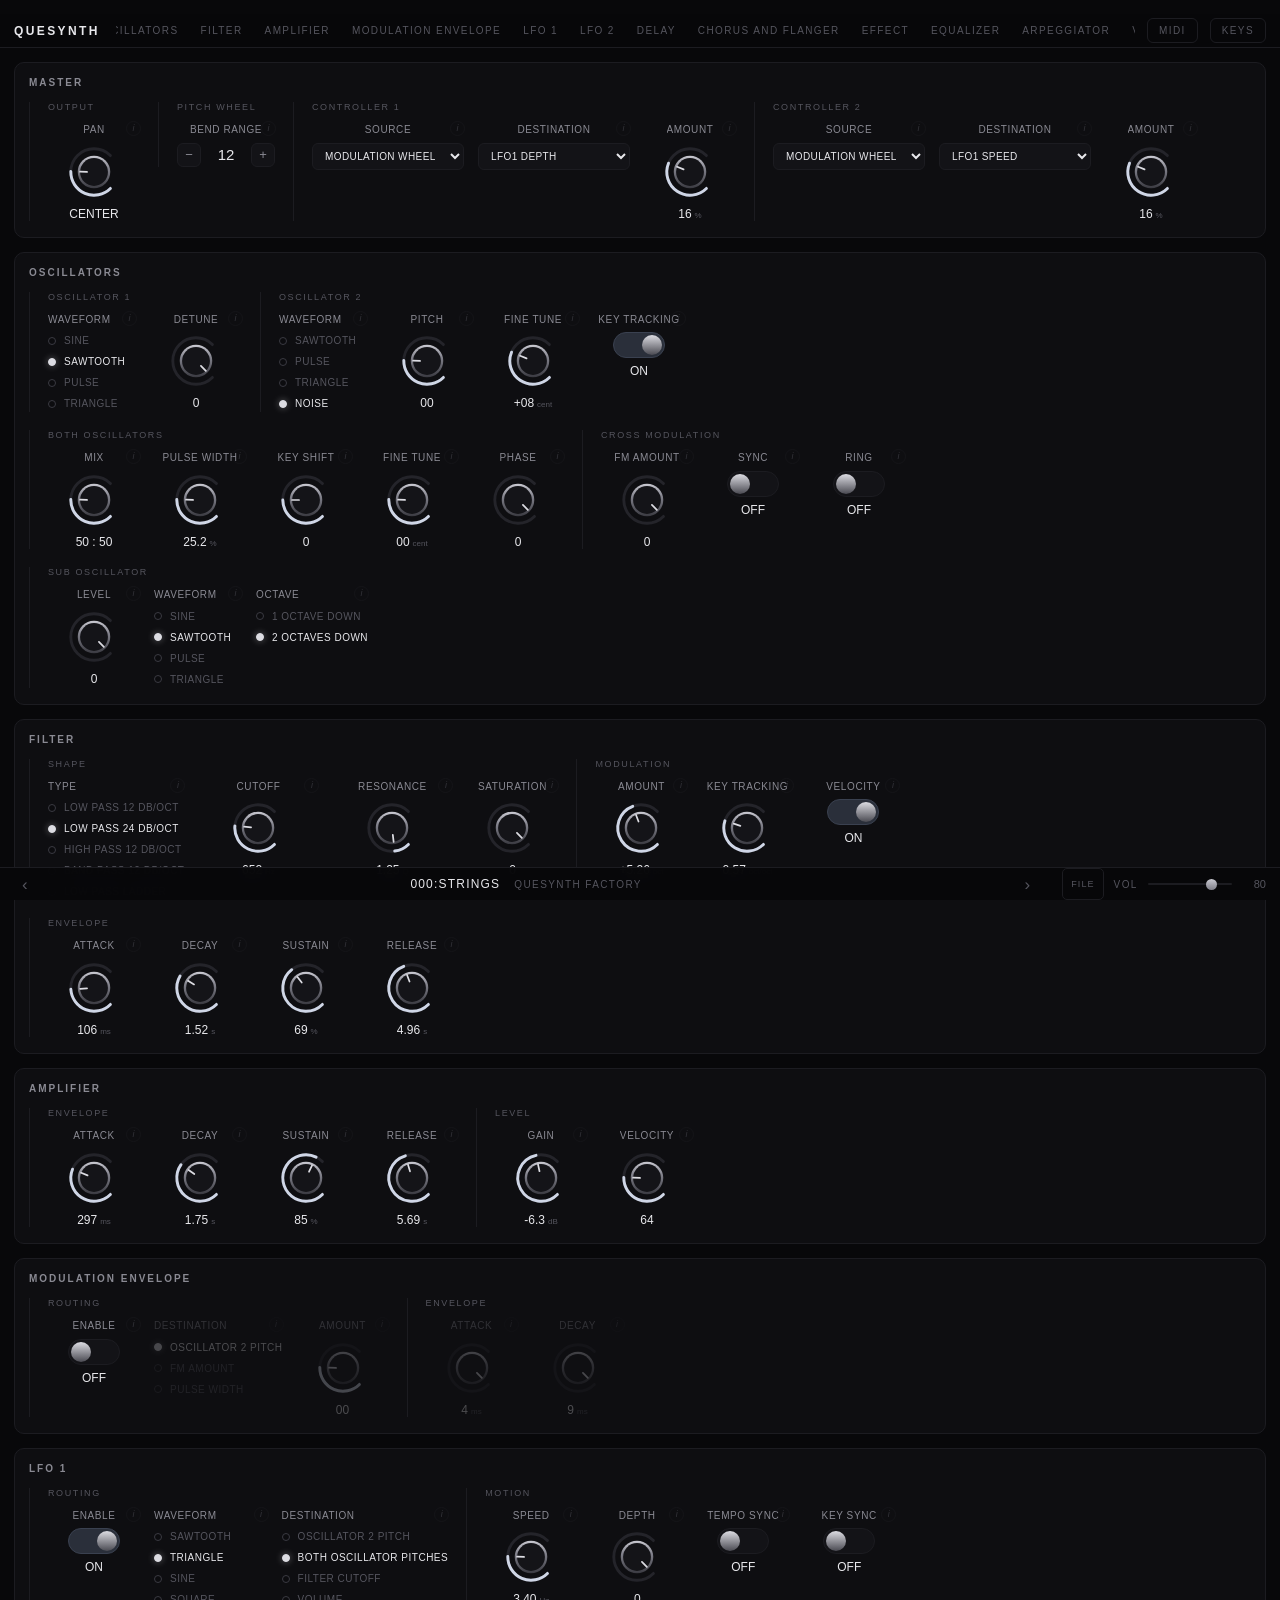
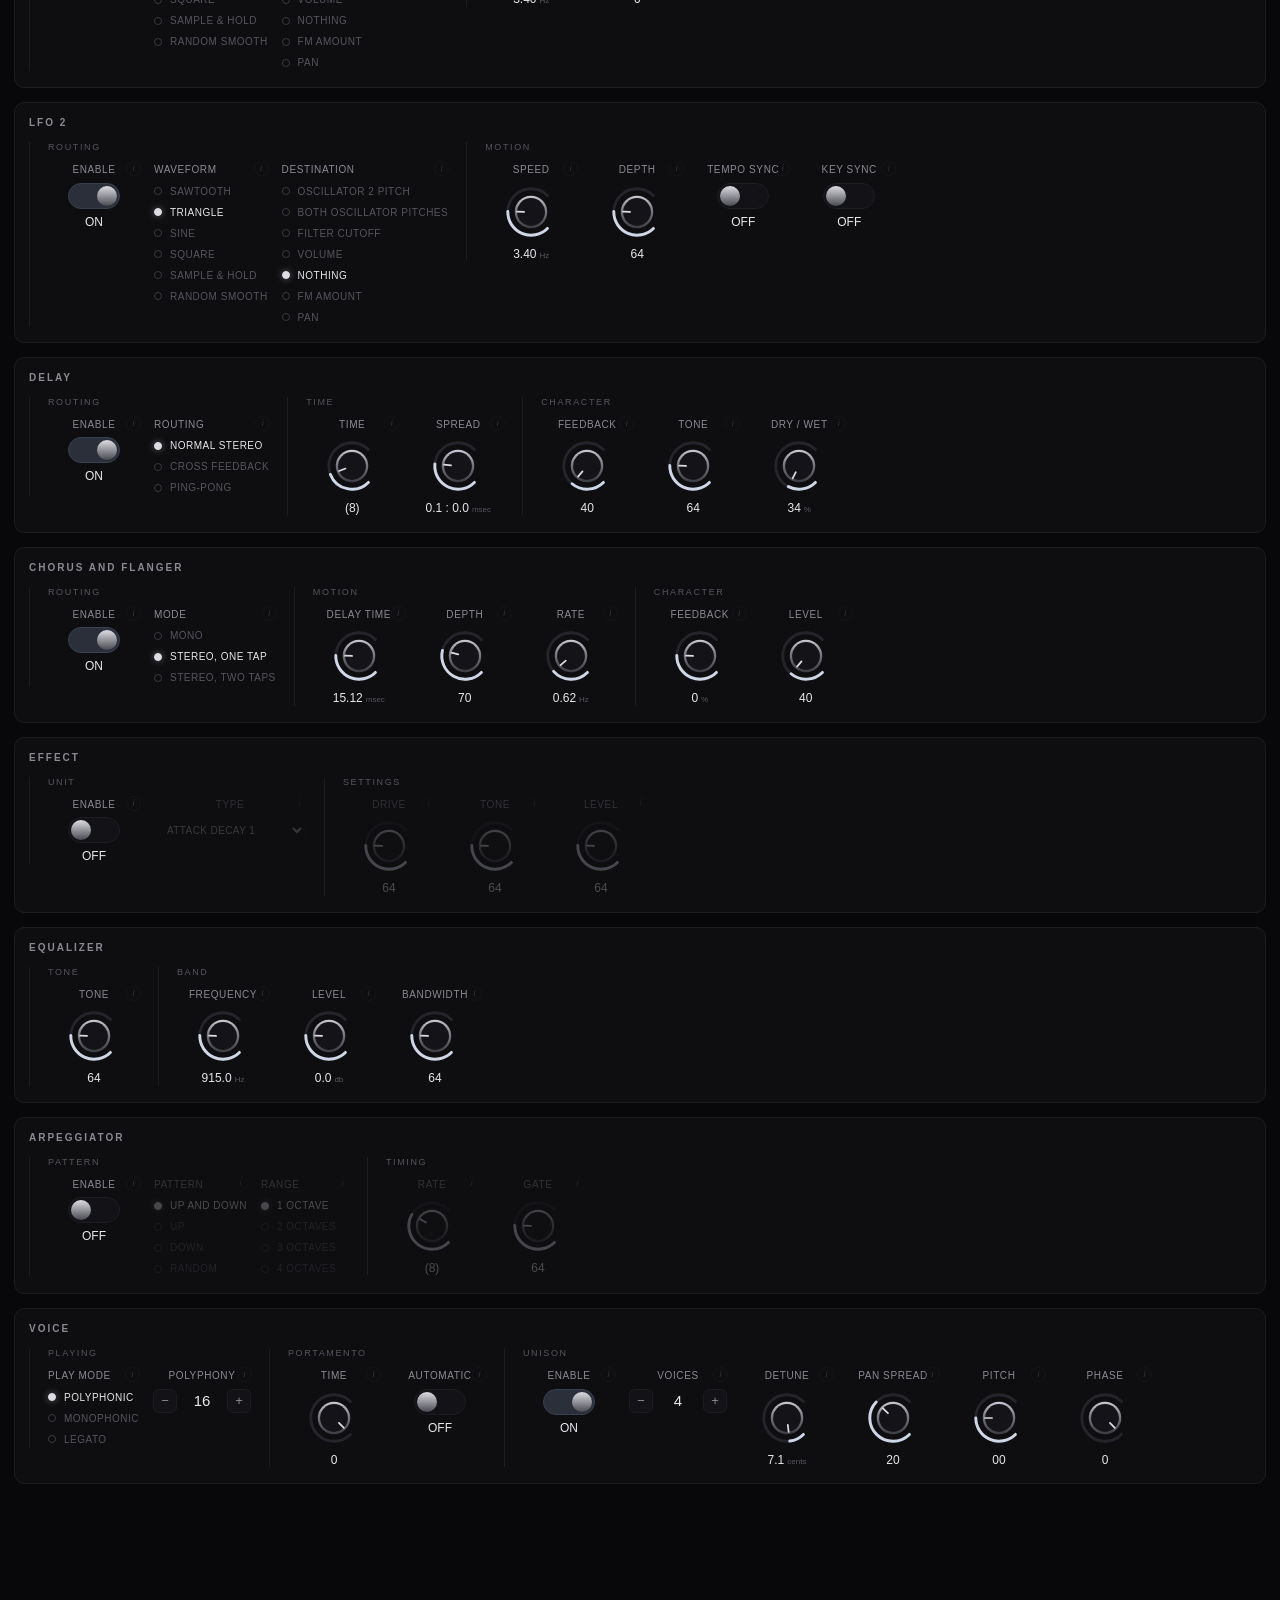
==== ui/index.html @ f3ed10d6 "Load .sy1 patches and .zip banks in the panel A zip becomes a bank, because that is what one is: the" ====
<!doctype html>
<html lang="en">
<head>
<meta charset="utf-8">
<!-- The viewport line is what makes the phone build usable rather than a shrunken
     desktop page. `viewport-fit=cover` keeps the black ground under the notch. -->
<meta name="viewport" content="width=device-width, initial-scale=1, viewport-fit=cover">
<meta name="color-scheme" content="dark">
<title>Quesynth</title>
<link rel="stylesheet" href="style.css">
</head>
<body>

<!-- The only chrome. There is no header and no footer: in a plugin window every
     row given to a title is a row taken from the controls, and the section strip
     has to be on screen anyway. -->
<nav id="nav" aria-label="Sections">
  <div class="brand">Quesynth</div>
  <div class="nav-inner"></div>
  <button type="button" id="midi-toggle" class="keys-toggle">MIDI</button>
  <button type="button" id="keys-toggle" class="keys-toggle" aria-expanded="false"
          aria-controls="keyboard">Keys</button>
</nav>

<main id="panels"></main>

<!-- Which patch is loaded, and out of which bank. Fixed at the foot of the window
     and always there: it is what the instrument *is* at this moment, not one of
     the things it can be set to, so it does not belong in a section that scrolls
     away. The keyboard pushes it up rather than covering it. -->
<div id="bank" class="bank">
  <button type="button" class="bank-step" data-step="-1" aria-label="Previous patch">‹</button>
  <div class="bank-read">
    <span class="bank-patch" id="bank-patch">000:Init</span>
    <span class="bank-name" id="bank-name">00:soundbank00</span>
  </div>
  <button type="button" class="bank-step" data-step="1" aria-label="Next patch">›</button>
  <button type="button" id="file-toggle" class="bank-file"
          aria-label="Save or load a patch or bank">FILE</button>
  <div class="bank-vol">
    <label for="master-vol">Vol</label>
    <input type="range" id="master-vol" min="0" max="100" value="80"
           aria-label="Master volume">
    <span class="bank-vol-read" id="master-vol-read">80</span>
  </div>
</div>

<!-- Deployed from the strip above and fixed to the foot of the window, so the
     panels are enclosed between the two rather than running underneath it. -->
<section id="keyboard" class="keyboard" hidden aria-label="Keyboard">
  <!-- The octave buttons sit at the two ends rather than beside each other in the
       middle, so on a phone held in two hands they fall under the thumbs. -->
  <div class="keys-bar">
    <button type="button" class="oct" data-step="-1" aria-label="Down an octave">−</button>
    <span class="oct-label" id="oct-label"></span>
    <button type="button" class="oct" data-step="1" aria-label="Up an octave">+</button>
  </div>
  <div class="keys-row">
    <div class="wheels" id="wheels"></div>
    <div class="keys-scroll" id="keys-scroll">
      <div class="keys" id="keys"></div>
    </div>
  </div>
</section>

<!-- Order matters: the generated table and the layout are plain data and must be
     defined before the code that reads them. No modules and no bundler, so the
     page opens straight off the filesystem in a web view with no server.

     `host.js` is whatever is hosting this panel, and it is optional. A host that
     is native — the VST3 plugin, the desktop shell — has no page-side glue to
     load and simply does not ship the file; the browser build supplies one that
     runs the engine in WebAssembly. It loads first so that `bridge.js` finds it
     already registered, and its absence is not an error, which is why nothing
     above this line names a host. -->
<script src="host.js" onerror="void 0"></script>
<script src="params.js"></script>
<script src="bank.js" onerror="void 0"></script>
<script src="layout.js"></script>
<script src="bridge.js"></script>
<script src="app.js"></script>
<script src="midi.js"></script>
<script src="sy1.js"></script>
<script src="patchfile.js"></script>
</body>
</html>
---- ui/style.css ----
/* Black ground, silver controls, no ornament.
 *
 * Three targets share this sheet and each pulls it a different way: a plugin
 * window a host may size to anything, a resizable desktop window, and a phone held
 * in one hand. So there is no fixed pixel layout anywhere in here -- panels flow
 * into however many columns fit, and the one hard rule is that a control never
 * gets smaller than a finger.
 *
 * The palette is deliberately tiny. Everything is a grey; the only colour in the
 * interface is the faint blue cast on an active control, which is what makes it
 * readable at a glance against a panel of forty knobs.
 */

:root {
  /* Stated in the sheet as well as in the meta tag in index.html, because this
   * is what decides the colour of the parts of the window the sheet cannot
   * reach -- the scrollbars above all. A pale scrollbar down the edge of a
   * black panel does not read as a scrollbar; it reads as a border. */
  color-scheme: dark;

  --bg: #08080a;
  --panel: #0e0e11;
  --panel-edge: #1c1c21;
  --ink: #e8e8ec;
  --ink-dim: #8a8a93;
  --ink-faint: #55555e;

  /* The silver a knob is made of: a lit top edge falling to a dark underside. */
  --metal-lit: #dcdce2;
  --metal: #9a9aa4;
  --metal-dark: #4a4a52;
  --track: #24242a;
  --accent: #cfd6e6;

  --gap: 14px;
  /* Height of the sticky navigation strip. Referenced by the scroll offset and
   * by the script that decides which section is current, so the three cannot
   * drift apart. */
  --nav-h: 37px;
  --radius: 10px;
}

* { box-sizing: border-box; }

html, body {
  margin: 0;
  padding: 0;
  background: var(--bg);
  color: var(--ink);
  font-family: "Inter", "Segoe UI", -apple-system, BlinkMacSystemFont, "Helvetica Neue", Arial, sans-serif;
  font-size: 14px;
  -webkit-font-smoothing: antialiased;
  /* A knob drag must not scroll the page underneath it on a touch screen. */
  overscroll-behavior: none;
}

html {
  /* No scroll snapping. It was tried and taken out: sections vary from four
   * controls to seventeen, so a snap point is as often in the middle of what is
   * being read as at the top of it, and the strip navigates well enough without
   * the scroll being taken over.
   *
   * Land below the sticky navigation rather than underneath it. This is the
   * *only* place that offset is applied. Setting `scroll-margin-top` on the
   * sections as well looks equivalent and is not: the two add, and a jump then
   * lands the section a full bar-height too low, which is enough to leave the
   * navigation marking the section above the one you asked for. */
  scroll-padding-top: var(--nav-h);
  scroll-behavior: smooth;
}

/* Anyone who has asked for less motion gets the jump without the travel. */
@media (prefers-reduced-motion: reduce) {
  html { scroll-behavior: auto; }
}

body { padding: var(--gap); }

/* -------------------------------------------------------------- navigation */

nav {
  position: sticky;
  top: 0;
  z-index: 10;
  display: flex;
  align-items: stretch;
  gap: 12px;
  margin: 0 calc(var(--gap) * -1) var(--gap);
  padding: 0 var(--gap);
  background: rgba(8, 8, 10, 0.92);
  backdrop-filter: blur(10px);
  border-bottom: 1px solid var(--panel-edge);
}

/* The whole of the branding, and the whole of the chrome with it: the name and
 * nothing else.
 *
 * It used to carry the loaded patch and the engine's sample rate too. The patch
 * is already in the bank bar at the foot, and a sample rate is a developer's
 * diagnostic that had taken up residence in the one piece of chrome on screen at
 * all times. Losing both also loses a strip whose width changed as patches were
 * stepped through. */
.brand {
  flex: 0 0 auto;
  display: flex;
  align-items: center;
  padding-right: 4px;
  font-size: 12px;
  font-weight: 600;
  letter-spacing: 0.2em;
  text-transform: uppercase;
  color: var(--ink);
  white-space: nowrap;
}

.nav-inner {
  flex: 1 1 auto;
  min-width: 0;
  display: flex;
  gap: 2px;
  overflow-x: auto;
  scrollbar-width: none;
  /* The strip scrolls sideways on a narrow window; it must not drag the page
   * with it, and it must not show a scrollbar over a 34px tall bar. */
  overscroll-behavior-x: contain;
}

.nav-inner::-webkit-scrollbar { display: none; }

.nav-inner button {
  flex: 0 0 auto;
  appearance: none;
  background: none;
  border: 0;
  border-bottom: 2px solid transparent;
  color: var(--ink-faint);
  font: inherit;
  font-size: 10px;
  letter-spacing: 0.14em;
  text-transform: uppercase;
  padding: 11px 10px 9px;
  cursor: pointer;
  white-space: nowrap;
  transition: color 120ms ease, border-color 120ms ease;
}

.nav-inner button:hover { color: var(--ink-dim); }

.nav-inner button[aria-current="true"] {
  color: var(--ink);
  border-bottom-color: var(--metal);
}

/* ------------------------------------------------------------------ panels */

/* One section per row. A wide window then reads as a stack of labelled rows of
 * controls rather than as columns the eye has to track up and down, and it is
 * what makes snapping to a section mean anything. */
main {
  display: flex;
  flex-direction: column;
  gap: var(--gap);
}

.panel {
  background: var(--panel);
  border: 1px solid var(--panel-edge);
  border-radius: var(--radius);
  padding: 14px 14px 16px;
}

.panel > h2 {
  margin: 0 0 14px;
  font-size: 10px;
  font-weight: 600;
  letter-spacing: 0.2em;
  text-transform: uppercase;
  color: var(--ink-dim);
}

/* ------------------------------------------------------------------ groups */

/* Controls that act on the same thing, boxed together and separated by a rule.
 * Without this a section is one undifferentiated run of knobs and the reader has
 * to know already that three of the seventeen belong to the sub oscillator. */
.groups {
  display: flex;
  flex-wrap: wrap;
  align-items: flex-start;
  gap: 18px 0;
}

/* Every group is ruled off, the first one included. Leaving the first without a
 * rule made the set look unfinished on the left rather than deliberately open. */
.group {
  padding: 0 18px;
  border-left: 1px solid var(--panel-edge);
}

.group-label {
  font-size: 9px;
  letter-spacing: 0.18em;
  text-transform: uppercase;
  color: var(--ink-faint);
  margin-bottom: 12px;
}

/* Packed left at a fixed width rather than stretched to fill.
 *
 * A row is as wide as the window, and a section with four controls in it should
 * not spread those four across fourteen columns' worth of space just because a
 * section with seventeen would fill them. */
.controls {
  display: flex;
  flex-wrap: wrap;
  align-items: flex-start;
  gap: 20px 14px;
}

.controls > .control { width: 92px; }
.controls > .control.wide { width: 120px; }

/* A dropdown needs room its label does not. The option names are spelled out --
 * "Low Pass 24 dB/oct", "Both Oscillator Pitches" -- and a knob's width truncates
 * them to the point of being unreadable, which defeats having written them out.
 * Sized to the longest of them, which is the LFO destination's. */
.controls > .control.has-options { width: 152px; }

/* A list and a stepper are sized by what is in them: the filter's five responses
 * need room for "Low Pass 24 dB/oct" and the arpeggiator's four need room for
 * "1 Octave", and holding both to one width would waste the difference on every
 * short one. */
.controls > .control.has-radio,
.controls > .control.has-stepper { width: auto; min-width: 88px; }

/* Their options are left-aligned, so the label above them should be too --
 * centring a heading over a left-hand column reads as a mistake. */
.controls > .control.has-radio .label { text-align: left; align-self: flex-start; }

/* ----------------------------------------------------------------- control */

.control {
  display: flex;
  flex-direction: column;
  align-items: center;
  gap: 6px;
  position: relative;
}

/* Always one line.
 *
 * Every control sits under a group heading that supplies the context, so the
 * label can be short without being abbreviated -- "Fine Tune" under "Oscillator
 * 2" says as much as "Oscillator 2 Fine Tune" did over three ragged lines. The
 * ellipsis is a backstop for a label that still does not fit; the full name is
 * always in the information popover and in the hover title, so nothing that gets
 * clipped here is lost. */
.control .label {
  font-size: 10px;
  line-height: 1.25;
  letter-spacing: 0.06em;
  text-transform: uppercase;
  color: var(--ink-dim);
  text-align: center;
  white-space: nowrap;
  overflow: hidden;
  text-overflow: ellipsis;
  max-width: 100%;
}

.control .value {
  font-size: 12px;
  font-variant-numeric: tabular-nums;
  color: var(--ink);
  text-align: center;
  line-height: 1.2;
  /* Readings are upper case with the rest of the interface; the unit inside them
   * opts back out below, because "kHz" and "ms" are not words to be styled. */
  text-transform: uppercase;
}

/* Every unit, wherever it came from -- the reference's own display string or the
 * generated table's suffix -- is grey and keeps its own capitalisation.
 *
 * Deliberately well under the reading it belongs to. The number is what is being
 * read; "msec" and "cent" only say what it is measured in, and at the same
 * weight they compete with it. Set here rather than per breakpoint because the
 * relationship holds at every width. */
.control .value .unit {
  color: var(--ink-faint);
  font-size: 8px;
  margin-left: 3px;
  text-transform: none;
}

/* ------------------------------------------------------------------- radio */

.radio {
  display: flex;
  flex-direction: column;
  gap: 4px;
  width: 100%;
  align-items: stretch;
}

.radio button {
  display: flex;
  align-items: center;
  gap: 8px;
  width: 100%;
  padding: 3px 0;
  appearance: none;
  background: none;
  border: 0;
  color: var(--ink-faint);
  font: inherit;
  font-size: 10px;
  letter-spacing: 0.05em;
  text-transform: uppercase;
  text-align: left;
  cursor: pointer;
  transition: color 120ms ease;
}

.radio button:hover { color: var(--ink-dim); }
.radio button[aria-checked="true"] { color: var(--ink); }

/* The lit mark. Dark and ringed when off, silver and softly haloed when on, which
 * is readable from across a room without being the only bright thing in the
 * panel. */
.radio .dot {
  flex: 0 0 auto;
  width: 8px;
  height: 8px;
  border-radius: 50%;
  border: 1px solid #3a3a42;
  background: #0c0c0f;
  transition: background 120ms ease, border-color 120ms ease, box-shadow 120ms ease;
}

.radio button[aria-checked="true"] .dot {
  background: var(--metal-lit);
  border-color: var(--metal-lit);
  box-shadow: 0 0 7px rgba(220, 220, 226, 0.4);
}

.radio button:focus-visible { outline: 1px solid #3a4150; outline-offset: 2px; }

/* ----------------------------------------------------------------- stepper */

.stepper {
  display: flex;
  align-items: center;
  gap: 6px;
}

.stepper button {
  width: 24px;
  height: 24px;
  flex: 0 0 auto;
  border-radius: 6px;
  border: 1px solid var(--panel-edge);
  background: #131317;
  color: var(--ink-dim);
  font: inherit;
  font-size: 13px;
  line-height: 1;
  cursor: pointer;
  transition: color 120ms ease, border-color 120ms ease;
}

.stepper button:hover:not(:disabled) { color: var(--ink); border-color: #3a4150; }
.stepper button:disabled { opacity: 0.3; cursor: default; }

.stepper .num {
  min-width: 38px;
  text-align: center;
  font-size: 15px;
  font-variant-numeric: tabular-nums;
  color: var(--ink);
}

/* ---------------------------------------------------------------- disabled */

/* A control switched off by its section's enable, or by an effect type that does
 * not read it. Dimmed rather than hidden: what a section contains should not
 * change shape when it is switched off, or finding the switch again means
 * remembering where the panel used to be. */
.control.off {
  opacity: 0.28;
  transition: opacity 140ms ease;
}

.control.off .knob,
.control.off .toggle,
.control.off .radio,
.control.off .stepper,
.control.off .options { pointer-events: none; }

/* The mark stays readable and clickable: what a control does is worth knowing
 * whether or not it is currently doing it. */
.control.off .info { opacity: 0.9; pointer-events: auto; }
.control.off .label,
.control.off .value { pointer-events: none; }

/* -------------------------------------------------------------------- info */

.control .info {
  position: absolute;
  top: -3px;
  right: -1px;
  width: 15px;
  height: 15px;
  padding: 0;
  border-radius: 50%;
  border: 1px solid var(--panel-edge);
  background: none;
  color: var(--ink-faint);
  font: inherit;
  font-size: 9px;
  font-style: italic;
  line-height: 1;
  cursor: pointer;
  opacity: 0.5;
  transition: opacity 120ms ease, color 120ms ease;
}

.control:hover .info, .control .info:focus-visible { opacity: 1; color: var(--ink-dim); }

/* On a touch screen there is no hover to reveal it, so it stays visible. */
@media (hover: none) {
  .control .info { opacity: 0.8; }
}

.popover {
  position: fixed;
  z-index: 40;
  width: 260px;
  max-width: calc(100vw - 16px);
  background: #16161b;
  border: 1px solid #2a2a31;
  border-radius: 8px;
  padding: 12px 13px;
  box-shadow: 0 12px 32px rgba(0, 0, 0, 0.6);
  display: none;
}

.popover.open { display: block; }

.popover-title {
  font-size: 11px;
  letter-spacing: 0.1em;
  text-transform: uppercase;
  color: var(--ink);
  margin-bottom: 7px;
}

.popover p {
  margin: 0 0 9px;
  font-size: 12px;
  line-height: 1.45;
  color: var(--ink-dim);
}

.popover-meta {
  font-size: 10px;
  letter-spacing: 0.08em;
  text-transform: uppercase;
  color: var(--ink-faint);
}

/* -------------------------------------------------------------------- knob */

.knob {
  width: 58px;
  height: 58px;
  touch-action: none;          /* the drag is ours, not the scroller's */
  cursor: ns-resize;
  display: block;
  user-select: none;
  -webkit-user-select: none;
}

.knob .track { stroke: var(--track); }
.knob .arc { stroke: var(--accent); transition: stroke 120ms ease; }
.knob .pointer { stroke: var(--metal-lit); }
.knob:focus { outline: none; }
.knob:focus-visible .arc, .knob.active .arc { stroke: #ffffff; }

/* ------------------------------------------------------------------ toggle */

.toggle {
  width: 52px;
  height: 26px;
  border-radius: 13px;
  border: 1px solid var(--panel-edge);
  background: #131317;
  position: relative;
  cursor: pointer;
  padding: 0;
  touch-action: manipulation;
  transition: background 120ms ease, border-color 120ms ease;
}

.toggle::after {
  content: "";
  position: absolute;
  top: 2px;
  left: 2px;
  width: 20px;
  height: 20px;
  border-radius: 50%;
  background: linear-gradient(180deg, var(--metal-lit), var(--metal-dark));
  transition: transform 130ms cubic-bezier(0.3, 0.7, 0.4, 1);
}

.toggle[aria-checked="true"] { background: #2a2f3a; border-color: #3a4150; }
.toggle[aria-checked="true"]::after { transform: translateX(26px); }

/* ----------------------------------------------------------------- options */

.options {
  width: 100%;
  background: #131317;
  color: var(--ink);
  border: 1px solid var(--panel-edge);
  border-radius: 6px;
  padding: 6px 8px;
  font-size: 10px;
  font-family: inherit;
  /* Upper case with everything else. A native dropdown draws its own list, so
   * this reaches the closed control; the options carry it themselves below. */
  text-transform: uppercase;
  letter-spacing: 0.04em;
  /* 16px on a phone, or iOS zooms the whole page when the select is tapped. */
  cursor: pointer;
  touch-action: manipulation;
}

.options:focus { outline: 1px solid #3a4150; }

/* The open list is drawn by the platform and inherits almost nothing, so the
 * casing has to be set on the options as well as on the control. */
.options option {
  text-transform: uppercase;
  background: #16161b;
  color: var(--ink);
}

/* -------------------------------------------------------------------- bank */

/* Fixed at the foot, and moved up by exactly the keyboard's height when the
 * keyboard is out. The offset is a variable rather than a second fixed number so
 * the two cannot disagree: the script measures the keyboard once and writes it
 * here. */
.bank {
  position: fixed;
  left: 0;
  right: 0;
  bottom: var(--keys-h, 0px);
  z-index: 15;
  display: flex;
  align-items: stretch;
  gap: 10px;
  padding: 0 10px;
  background: rgba(8, 8, 10, 0.96);
  backdrop-filter: blur(10px);
  border-top: 1px solid var(--panel-edge);
  transition: bottom 140ms ease;
}

/* Only when the keyboard is away; with it out, the keyboard owns the inset. */
body:not(.keys-open) .bank { padding-bottom: env(safe-area-inset-bottom, 0px); }

.bank-read {
  flex: 1 1 auto;
  min-width: 0;
  display: flex;
  align-items: baseline;
  justify-content: center;
  gap: 14px;
  padding: 9px 0;
}

.bank-patch {
  font-size: 12px;
  letter-spacing: 0.1em;
  text-transform: uppercase;
  color: var(--ink);
  font-variant-numeric: tabular-nums;
  white-space: nowrap;
  overflow: hidden;
  text-overflow: ellipsis;
}

.bank-name {
  font-size: 10px;
  letter-spacing: 0.14em;
  text-transform: uppercase;
  color: var(--ink-faint);
  white-space: nowrap;
}

.bank-step {
  flex: 0 0 auto;
  appearance: none;
  background: none;
  border: 0;
  color: var(--ink-faint);
  font: inherit;
  font-size: 17px;
  line-height: 1;
  padding: 0 12px;
  cursor: pointer;
  transition: color 120ms ease;
}

.bank-step:hover { color: var(--ink); }

/* The file button, beside the step arrows. Lettered rather than an icon, for
 * the reason the MIDI and Keys buttons are: this panel has no icon set and one
 * glyph nobody recognises is worse than four characters everybody reads. */
.bank-file {
  flex: 0 0 auto;
  appearance: none;
  background: none;
  border: 1px solid var(--panel-edge);
  border-radius: 5px;
  color: var(--ink-faint);
  font: inherit;
  font-size: 9px;
  letter-spacing: 0.12em;
  padding: 4px 8px;
  margin-left: 10px;
  cursor: pointer;
  transition: color 120ms ease, border-color 120ms ease;
}

.bank-file:hover { color: var(--ink); border-color: var(--metal-dark); }

.bank-read.pickable { cursor: pointer; }
.bank-read.pickable:hover .bank-patch { color: #ffffff; }

/* The patch list and the MIDI input list. Same object, two anchors: one opens
 * upward off the bar at the foot, the other downward off the strip at the top. */
.bank-list,
.midi-list {
  position: fixed;
  z-index: 40;
  max-height: min(60vh, 420px);
  overflow-y: auto;
  min-width: 220px;
  background: #16161b;
  border: 1px solid #2a2a31;
  border-radius: 8px;
  padding: 6px;
  box-shadow: 0 12px 32px rgba(0, 0, 0, 0.6);
  display: none;
}

.bank-list.open,
.midi-list.open { display: block; }

.bank-list button,
.midi-list button {
  display: block;
  width: 100%;
  text-align: left;
  appearance: none;
  background: none;
  border: 0;
  border-radius: 5px;
  color: var(--ink-dim);
  font: inherit;
  font-size: 11px;
  letter-spacing: 0.06em;
  text-transform: uppercase;
  padding: 6px 9px;
  cursor: pointer;
  white-space: nowrap;
  font-variant-numeric: tabular-nums;
}

.bank-list button:hover,
.midi-list button:hover { color: var(--ink); background: #1e1e25; }

.bank-list button[aria-current="true"],
.midi-list button[aria-current="true"] { color: var(--ink); background: #262b35; }

.midi-none {
  padding: 8px 9px;
  font-size: 11px;
  letter-spacing: 0.06em;
  text-transform: uppercase;
  color: var(--ink-faint);
}

/* ---------------------------------------------------------------- keyboard */

.keys-toggle {
  flex: 0 0 auto;
  align-self: center;
  appearance: none;
  background: none;
  border: 1px solid var(--panel-edge);
  border-radius: 6px;
  color: var(--ink-faint);
  font: inherit;
  font-size: 10px;
  letter-spacing: 0.14em;
  text-transform: uppercase;
  padding: 6px 11px;
  cursor: pointer;
  white-space: nowrap;
  transition: color 120ms ease, border-color 120ms ease, background 120ms ease;
}

.keys-toggle:hover { color: var(--ink-dim); }

.keys-toggle[aria-expanded="true"] {
  color: var(--ink);
  border-color: #3a4150;
  background: #1b1f27;
}

.keyboard {
  position: fixed;
  left: 0;
  right: 0;
  bottom: 0;
  z-index: 20;
  background: rgba(8, 8, 10, 0.96);
  backdrop-filter: blur(10px);
  border-top: 1px solid var(--panel-edge);
  /* Clear of the home indicator on a phone held upright. */
  padding-bottom: env(safe-area-inset-bottom, 0px);
}

.keyboard[hidden] { display: none; }

/* The octave controls at the two ends, not huddled in the middle: on a phone held
 * in two hands that is where the thumbs already are. */
.keys-bar {
  display: flex;
  align-items: center;
  justify-content: space-between;
  gap: 12px;
  padding: 5px 10px 4px;
}

.keys-row {
  display: flex;
  align-items: stretch;
  gap: 10px;
  padding: 0 0 6px 10px;
}

.oct {
  appearance: none;
  width: 26px;
  height: 22px;
  border-radius: 5px;
  border: 1px solid var(--panel-edge);
  background: #131317;
  color: var(--ink-dim);
  font: inherit;
  font-size: 13px;
  line-height: 1;
  cursor: pointer;
}

.oct:hover:not(:disabled) { color: var(--ink); border-color: #3a4150; }
.oct:disabled { opacity: 0.3; cursor: default; }

.oct-label {
  min-width: 92px;
  text-align: center;
  font-size: 10px;
  letter-spacing: 0.14em;
  text-transform: uppercase;
  color: var(--ink-faint);
  font-variant-numeric: tabular-nums;
}

/* The strip scrolls, but only under the octave buttons and a trackpad -- a drag
 * that starts on a key plays it, because that is what dragging across a keyboard
 * means. Reaching another octave by swiping would make a glissando impossible,
 * so the two gestures are not allowed to compete. */
.keys-scroll {
  flex: 1 1 auto;
  min-width: 0;
  overflow-x: auto;
  overflow-y: hidden;
  scrollbar-width: none;
  overscroll-behavior-x: contain;
}

.keys-scroll::-webkit-scrollbar { display: none; }

.keys {
  position: relative;
  height: 104px;
  touch-action: none;
  user-select: none;
  -webkit-user-select: none;
  -webkit-tap-highlight-color: transparent;
}

.key {
  position: absolute;
  top: 0;
  border: 0;
  padding: 0;
  cursor: pointer;
  font: inherit;
}

/* Not an ivory keyboard.
 *
 * A real piano's colours are the one place this interface would have gone loud:
 * a bank of white keys under a black panel is the brightest thing on the screen
 * and pulls the eye away from the controls. So the keys are the panel's own greys
 * -- the naturals a raised surface, the accidentals nearly the background -- and
 * what lights up is the key being *played*, in the same silver the lit options and
 * the knob pointers use. The instrument reads as one object, and the only bright
 * thing on it is the note sounding. */
/* Flat fills and one border each. No gradients, no bevels, no drop shadows: a key
 * is a rectangle, its border says where it ends, and the only state it has is
 * whether it is sounding. */
.key.natural {
  height: 100%;
  background: #1b1b21;
  border: 1px solid #2c2c34;
  border-radius: 0 0 3px 3px;
}

.key.accidental {
  height: 60%;
  z-index: 2;
  background: #0b0b0e;
  border: 1px solid #26262d;
  border-radius: 0 0 3px 3px;
}

.key.natural.down,
.key.accidental.down {
  background: var(--metal-lit);
  border-color: var(--metal-lit);
}

/* Middle C, so a hand knows where it is without counting from the end. */
.key.natural.anchor::after {
  content: "";
  position: absolute;
  left: 50%;
  bottom: 8px;
  width: 4px;
  height: 4px;
  margin-left: -2px;
  border-radius: 50%;
  background: #6a6a74;
}

.key.natural.anchor.down::after { background: #33333c; }

/* ------------------------------------------------------------------ wheels */

.wheels {
  flex: 0 0 auto;
  display: flex;
  gap: 8px;
}

.wheel {
  display: flex;
  flex-direction: column;
  align-items: center;
  gap: 4px;
}

.wheel-track {
  position: relative;
  width: 26px;
  flex: 1 1 auto;
  border-radius: 13px;
  background: #0b0b0e;
  border: 1px solid var(--panel-edge);
  touch-action: none;
  cursor: ns-resize;
  overflow: hidden;
}

/* The centre detent, drawn rather than felt: a bend wheel that springs back needs
 * somewhere visible to spring back to. */
.wheel:first-child .wheel-track::before {
  content: "";
  position: absolute;
  left: 4px;
  right: 4px;
  top: 50%;
  height: 1px;
  background: #2e2e36;
}

/* Positioned from one custom property so the script never has to know which way
 * the wheel is lying. `--t` runs 0 to 1 from the bottom, or from the left once the
 * phone layout turns the track on its side. */
.wheel-thumb {
  position: absolute;
  left: 2px;
  right: 2px;
  height: 20px;
  bottom: calc(2px + var(--t, 0.5) * (100% - 24px));
  border-radius: 10px;
  background: var(--metal);
  pointer-events: none;
}

.wheel-label {
  font-size: 8px;
  letter-spacing: 0.14em;
  text-transform: uppercase;
  color: var(--ink-faint);
}

/* ------------------------------------------------------------------ phones */

@media (max-width: 560px) {
  :root { --gap: 10px; }
  body { padding: 10px 8px 24px; }

  /* No snapping on a phone. Sections are far taller than the screen here, so a
   * snap has nothing useful to land on and only takes the scroll away from the
   * thumb. The navigation strip stays, because thirteen sections is a long way
   * to flick past. */
  html { scroll-snap-type: none; }

  /* Groups stack instead of sitting side by side, with the rule moved from their
   * left edge to their top -- at 375px there is no room for two of them abreast
   * and a left rule on a full-width block reads as an indent rather than a
   * division.
   *
   * The rule needs air on both sides. Padding alone only pushes the heading down
   * from it and leaves the previous group's controls sitting on the line. */
  .groups { display: block; }
  .group {
    margin-top: 18px;
    padding: 16px 0 0;
    border-left: 0;
    border-top: 1px solid var(--panel-edge);
  }

  /* Back to a filling grid: at 375px the fixed-width row leaves a ragged margin
   * where stretching to the full width does not. */
  .controls {
    display: grid;
    grid-template-columns: repeat(auto-fill, minmax(98px, 1fr));
    gap: 18px 8px;
  }
  /* Every fixed width from the desktop row layout is released here, the dropdown
   * one included -- a 150px control does not fit a 375px grid cell and pushes the
   * column out from under its own label. */
  .controls > .control,
  .controls > .control.wide,
  .controls > .control.has-options,
  .controls > .control.has-radio,
  .controls > .control.has-stepper { width: auto; min-width: 0; }

  /* A list of spelled-out options does not fit a 98px column, so it takes two
   * like the dropdowns do. */
  .controls > .control.has-radio { grid-column: span 2; }

  /* A dropdown takes two columns instead of one: enough for the longest option
   * name this instrument has ("Low Pass 24 dB/oct") without giving each one a
   * whole row of its own, which would make a section of four dropdowns four
   * screens long. */
  .controls > .control.has-options { grid-column: span 2; }
  .knob { width: 66px; height: 66px; }
  /* Smaller text, but the same generous box: the padding is what makes this a
   * comfortable tap target, not the type size, so shrinking the glyphs costs
   * nothing in reachability.
   *
   * The 16px this replaces was there for one reason -- iOS zooms the page when a
   * form control under 16px is focused, and the viewport line deliberately does
   * not set `maximum-scale`, because forbidding zoom to win this argument would
   * take pinch-to-zoom away from everything else on the page. So on iOS tapping
   * a dropdown may now zoom in and need a pinch back out; that is the price of
   * the smaller type, and it is paid only on iOS and only on dropdowns. */
  .options { font-size: 12px; padding: 9px 8px; }
  .toggle { width: 58px; height: 30px; }
  .toggle::after { width: 24px; height: 24px; }
  .toggle[aria-checked="true"]::after { transform: translateX(28px); }

  /* Big enough to play, since on a phone this is the whole instrument and not an
   * accessory to a mouse. The octave buttons are how another register is reached
   * here, because a swipe across the keys has to stay a glissando. */
  .keys { height: 172px; }
  .oct { width: 52px; height: 36px; font-size: 17px; }
  .keys-bar { padding: 6px 10px 5px; }

  /* The wheels lie down and move above the keys.
   *
   * Standing beside them they cost about eighty pixels of a three-hundred-and
   * -seventy-five pixel screen, which is a whole octave of reach; lying across
   * the top they cost a row barely taller than the label they already needed.
   * Both gestures still work, because the track reads its own orientation from
   * its shape rather than being told which way it is pointing. */
  .keys-row {
    flex-direction: column;
    gap: 8px;
    padding: 0 8px 6px;
  }

  .wheels { width: 100%; gap: 12px; }

  /* Reversed, so the label leads its own track. In source order the track comes
   * first, which laid out as a row put "Pitch" between the two wheels where it
   * reads as the label of the one after it. */
  .wheel {
    flex: 1 1 0;
    flex-direction: row-reverse;
    justify-content: flex-end;
    align-items: center;
    gap: 7px;
  }

  .wheel-track {
    width: auto;
    height: 22px;
    flex: 1 1 auto;
    border-radius: 11px;
    cursor: ew-resize;
  }

  .wheel-thumb {
    left: calc(2px + var(--t, 0.5) * (100% - 24px));
    right: auto;
    top: 2px;
    bottom: auto;
    width: 20px;
    height: calc(100% - 4px);
  }

  /* The detent turns with the track. */
  .wheel:first-child .wheel-track::before {
    left: 50%;
    right: auto;
    top: 4px;
    bottom: 4px;
    width: 1px;
    height: auto;
  }

  .wheel-label { font-size: 8px; }
  .keys-scroll { width: 100%; }
  .brand { font-size: 11px; letter-spacing: 0.14em; }
}

/* Master volume, in the bank bar.
 *
 * Not a patch parameter: the reference's own "vol" knob sits beside the patch
 * name rather than in the panel, and nothing in the .sy1 format carries it, so
 * it is deliberately outside the engine. It leaves as its own message and each
 * host scales its own output, which leaves every measured parameter mapping
 * untouched -- a master volume that fed the engine would show up in the null
 * test as a level error on every patch at once. */
.bank-vol {
  flex: 0 0 auto;
  display: flex;
  align-items: center;
  gap: 8px;
  padding-right: 4px;
}

.bank-vol label {
  font-size: 10px;
  letter-spacing: 0.14em;
  text-transform: uppercase;
  color: var(--ink-faint);
}

.bank-vol-read {
  font-size: 11px;
  color: var(--ink-faint);
  min-width: 2.2em;
  text-align: right;
  font-variant-numeric: tabular-nums;
}

.bank-vol input[type="range"] {
  appearance: none;
  -webkit-appearance: none;
  width: 84px;
  height: 18px;
  background: none;
  cursor: pointer;
}

.bank-vol input[type="range"]::-webkit-slider-runnable-track {
  height: 2px;
  background: var(--panel-edge);
  border-radius: 1px;
}

.bank-vol input[type="range"]::-moz-range-track {
  height: 2px;
  background: var(--panel-edge);
  border-radius: 1px;
}

.bank-vol input[type="range"]::-webkit-slider-thumb {
  appearance: none;
  -webkit-appearance: none;
  width: 11px;
  height: 11px;
  margin-top: -4.5px;
  border-radius: 50%;
  background: linear-gradient(#c9c9d1, #7e7e88);
  border: 0;
}

.bank-vol input[type="range"]::-moz-range-thumb {
  width: 11px;
  height: 11px;
  border-radius: 50%;
  background: linear-gradient(#c9c9d1, #7e7e88);
  border: 0;
}

.bank-vol input[type="range"]:focus-visible { outline: 1px solid var(--ink-faint); }

/* On a phone the bar is tight; the readout is the first thing to go. */
@media (max-width: 560px) {
  .bank-vol label,
  .bank-vol-read { display: none; }
  .bank-vol input[type="range"] { width: 60px; }
}

/* A key lit by an incoming MIDI note, as distinct from one held by a pointer.
 * Same treatment, because to the player they are the same event. */
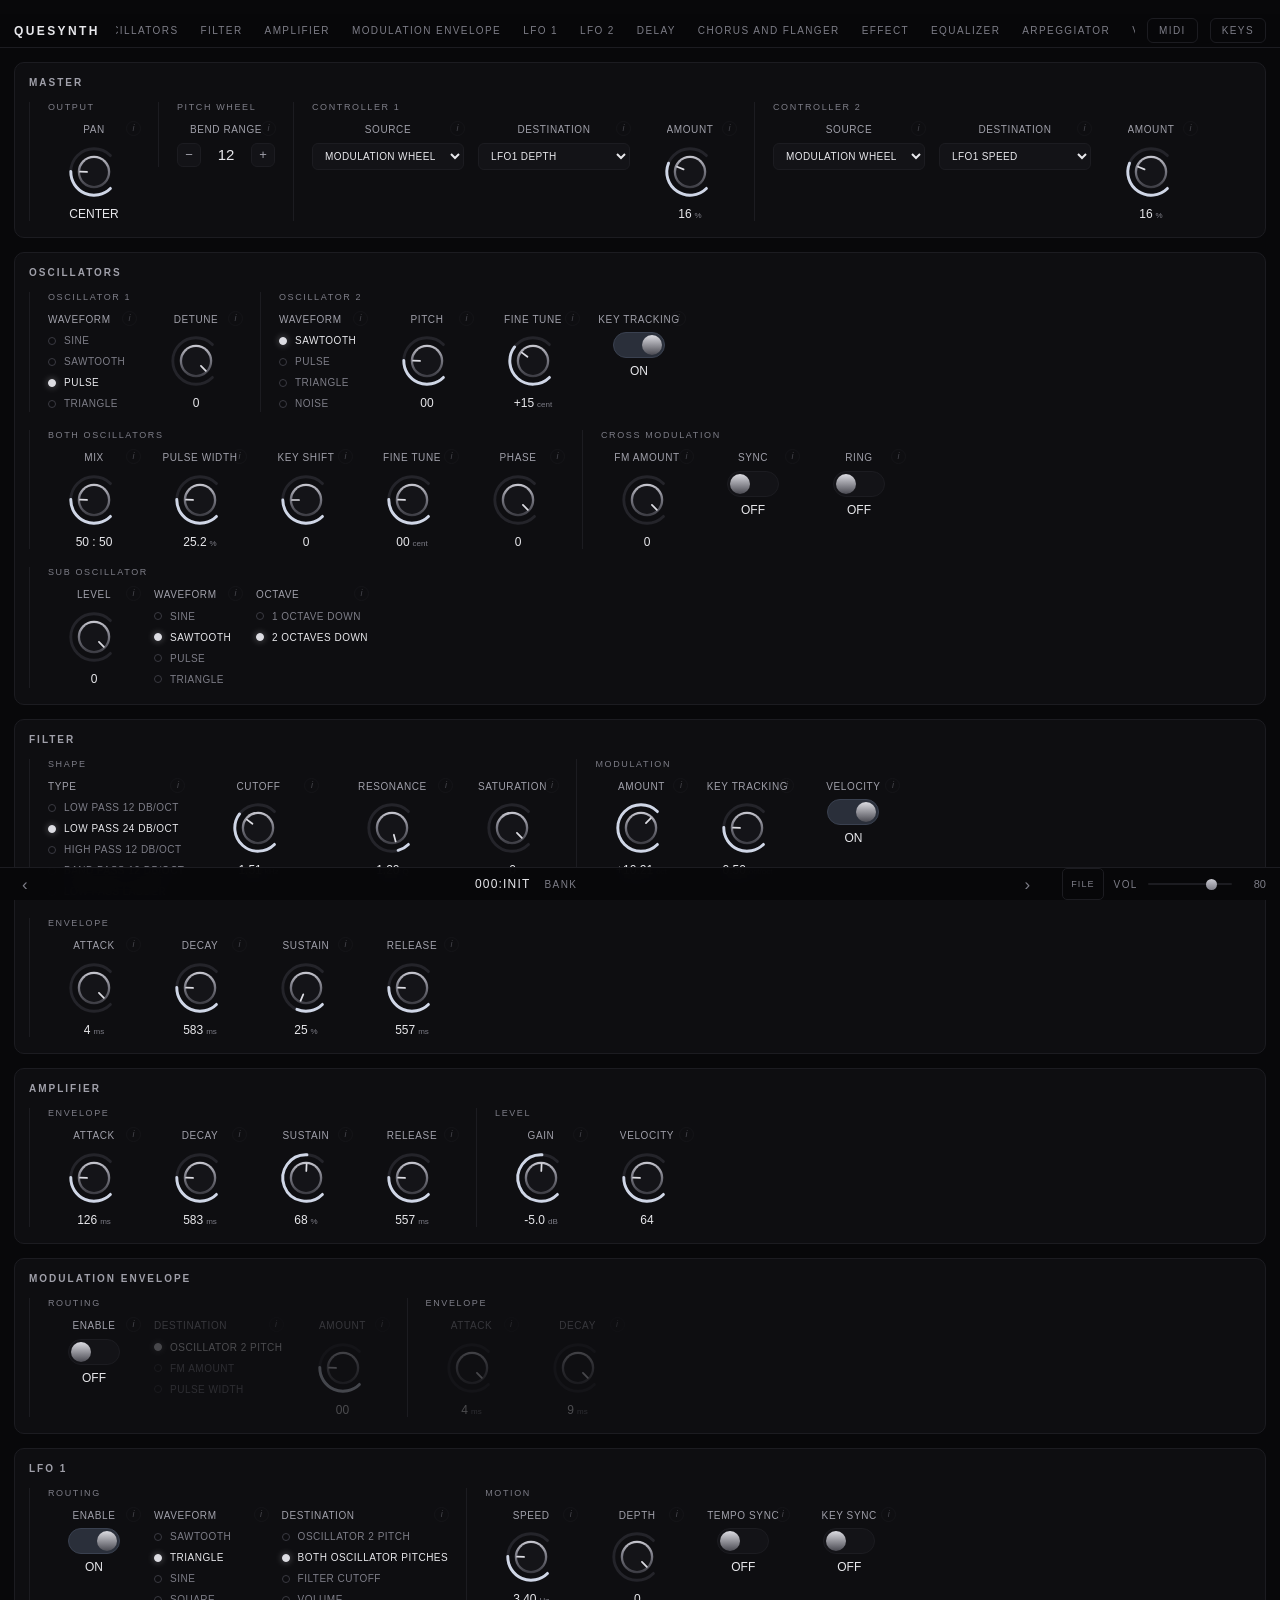
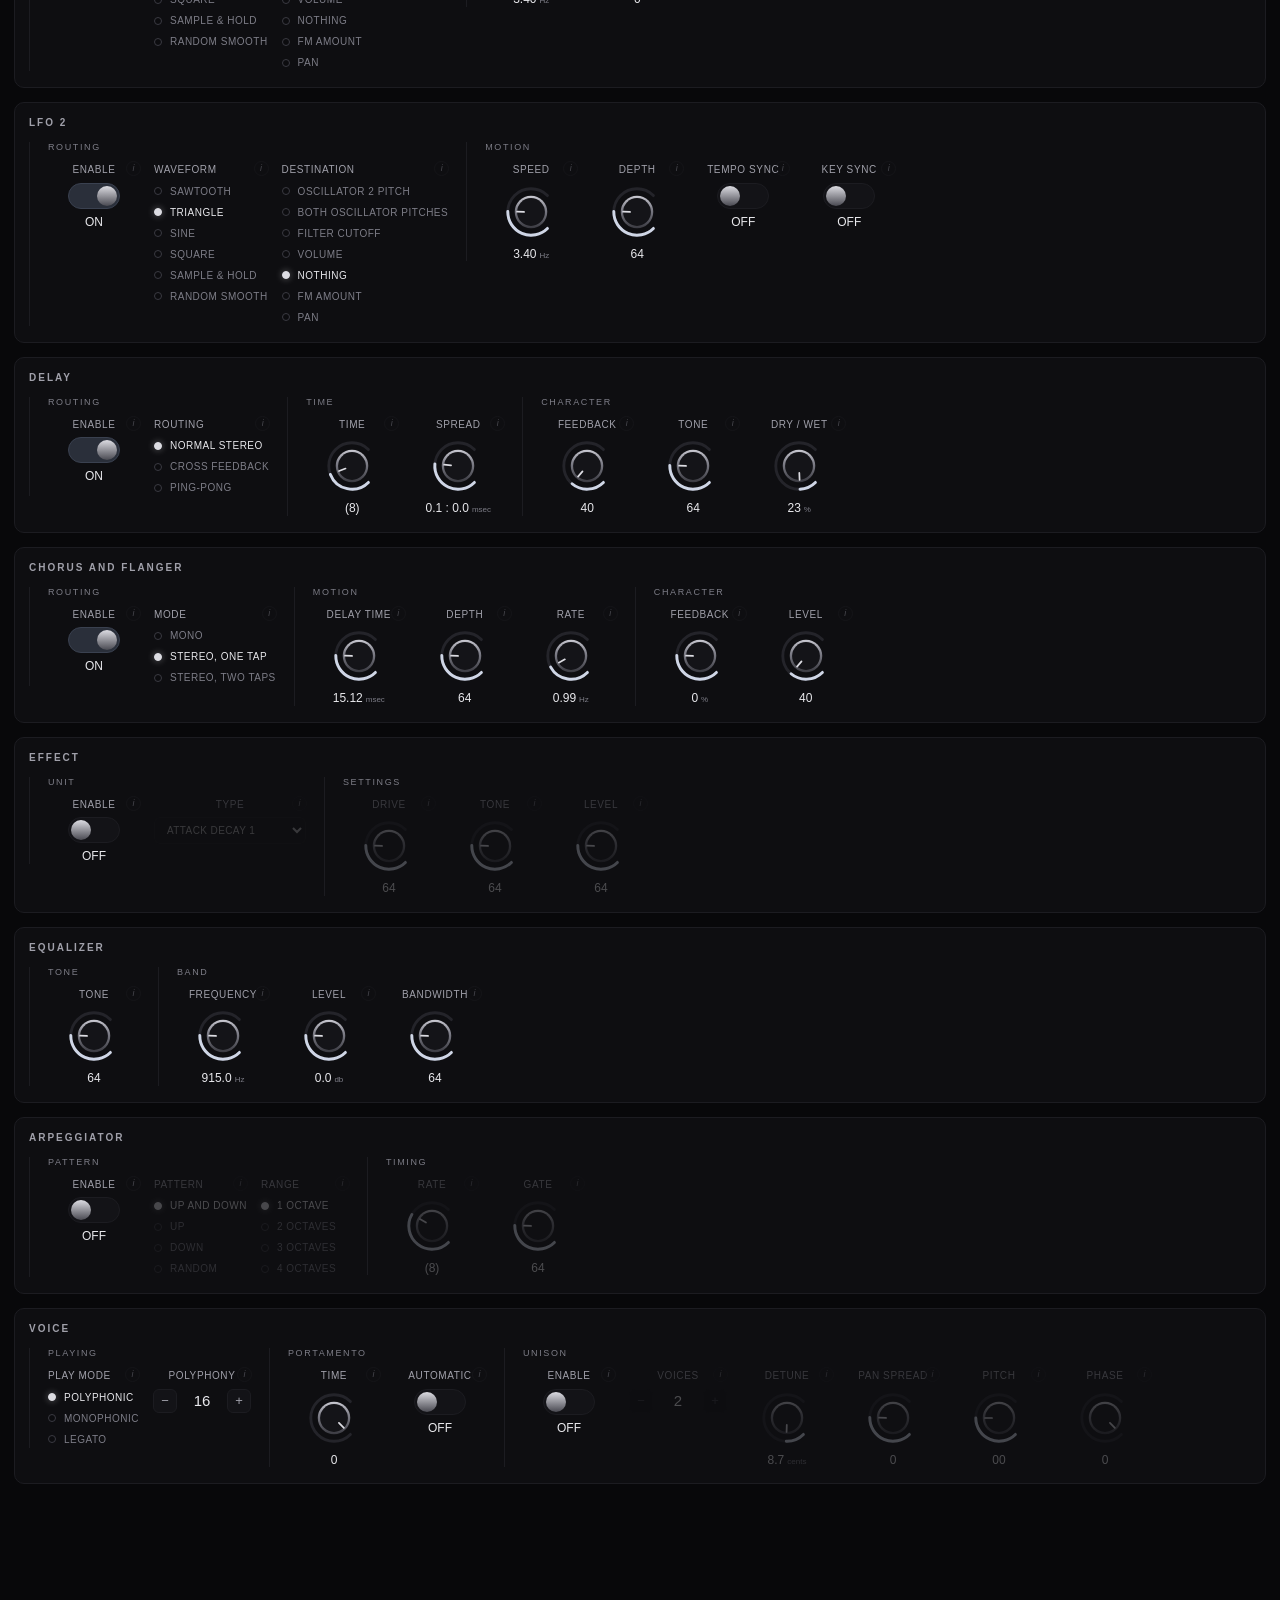
==== commit a5d38b22: "Give every bank 128 slots, and a browser to see them in A bank was as long as the sounds in it, whic" ====
--- a/ui/index.html
+++ b/ui/index.html
@@ -82,5 +82,7 @@
 <script src="midi.js"></script>
 <script src="sy1.js"></script>
 <script src="patchfile.js"></script>
+<script src="modal.js"></script>
+<script src="browser.js"></script>
 </body>
 </html>
--- a/ui/style.css
+++ b/ui/style.css
@@ -21,9 +21,15 @@
   --bg: #08080a;
   --panel: #0e0e11;
   --panel-edge: #1c1c21;
+  /* Three tiers of text, measured against --panel rather than chosen by eye:
+   * 15.8:1, 7.4:1 and 4.7:1. The faint one used to be #55555e, which is
+   * 2.6:1 -- under half of what WCAG asks of normal text, and it read as
+   * unreadable on a phone in daylight rather than as quiet. The dim one was
+   * passing at 5.6:1 but sits under small labels, so it was lifted with it to
+   * keep the three tiers evenly spaced. */
   --ink: #e8e8ec;
-  --ink-dim: #8a8a93;
-  --ink-faint: #55555e;
+  --ink-dim: #a0a0aa;
+  --ink-faint: #7d7d87;
 
   /* The silver a knob is made of: a lit top edge falling to a dark underside. */
   --metal-lit: #dcdce2;
@@ -582,7 +588,21 @@
   padding: 9px 0;
 }
 
+/* Which of the two gives up its width first, when there is not enough.
+ *
+ * It used to be decided by accident, and decided backwards. `overflow: hidden`
+ * sets a flex item's automatic minimum size to zero, so the patch -- the only
+ * one of the pair with it -- was the one flexbox was free to crush, while the
+ * bank name had no `overflow` at all and so refused to shrink below its full
+ * width. On a phone the strip read "0.. QUESYNTH FACTORY": the name of the
+ * sound gone, the name of the bank it came from intact.
+ *
+ * So the shrink factors say it outright instead. The bank is context and the
+ * patch is the thing itself, so the bank yields first and by a long way, and
+ * the patch only starts to lose characters once the bank has none left. */
 .bank-patch {
+  flex: 0 1 auto;
+  min-width: 0;
   font-size: 12px;
   letter-spacing: 0.1em;
   text-transform: uppercase;
@@ -594,11 +614,15 @@
 }
 
 .bank-name {
+  flex: 0 100 auto;
+  min-width: 0;
   font-size: 10px;
   letter-spacing: 0.14em;
   text-transform: uppercase;
   color: var(--ink-faint);
   white-space: nowrap;
+  overflow: hidden;
+  text-overflow: ellipsis;
 }
 
 .bank-step {
@@ -1138,3 +1162,288 @@
 
 /* A key lit by an incoming MIDI note, as distinct from one held by a pointer.
  * Same treatment, because to the player they are the same event. */
+
+/* ------------------------------------------------------------------- modal */
+
+/* One dialog shell, used by the patch browser and by whatever comes after it.
+ * See ui/modal.js for why this is a plain overlay and not <dialog>. */
+
+body.modal-open { overflow: hidden; }
+
+.modal-back {
+  position: fixed;
+  inset: 0;
+  z-index: 100;
+  display: flex;
+  align-items: center;
+  justify-content: center;
+  padding: var(--gap);
+  background: rgba(4, 4, 6, 0.72);
+  backdrop-filter: blur(3px);
+}
+
+.modal {
+  display: flex;
+  flex-direction: column;
+  width: min(760px, 100%);
+  max-height: min(80vh, 620px);
+  background: var(--panel);
+  border: 1px solid var(--panel-edge);
+  border-radius: var(--radius);
+  box-shadow: 0 18px 50px rgba(0, 0, 0, 0.6);
+  overflow: hidden;
+}
+
+.modal-head {
+  flex: 0 0 auto;
+  display: flex;
+  align-items: center;
+  gap: 12px;
+  padding: 12px 14px;
+  border-bottom: 1px solid var(--panel-edge);
+}
+
+.modal-title {
+  flex: 1 1 auto;
+  font-size: 12px;
+  font-weight: 600;
+  letter-spacing: 0.16em;
+  text-transform: uppercase;
+  color: var(--ink);
+}
+
+.modal-close {
+  flex: 0 0 auto;
+  appearance: none;
+  background: none;
+  border: 0;
+  padding: 0 4px;
+  font-size: 20px;
+  line-height: 1;
+  color: var(--ink-dim);
+  cursor: pointer;
+}
+.modal-close:hover { color: var(--ink); }
+
+.modal-body {
+  flex: 1 1 auto;
+  min-height: 0;
+  display: flex;
+  overflow: hidden;
+}
+
+.modal-foot {
+  flex: 0 0 auto;
+  display: flex;
+  justify-content: flex-end;
+  gap: 8px;
+  padding: 10px 14px;
+  border-top: 1px solid var(--panel-edge);
+}
+
+.modal-action {
+  appearance: none;
+  padding: 7px 14px;
+  font: inherit;
+  font-size: 11px;
+  letter-spacing: 0.1em;
+  text-transform: uppercase;
+  color: var(--ink-dim);
+  background: none;
+  border: 1px solid var(--panel-edge);
+  border-radius: 6px;
+  cursor: pointer;
+}
+.modal-action:hover { color: var(--ink); border-color: var(--metal-dark); }
+.modal-action.primary { color: var(--ink); border-color: var(--metal-dark); }
+
+/* ----------------------------------------------------------- bank browser */
+
+.browser {
+  flex: 1 1 auto;
+  min-height: 0;
+  display: flex;
+  flex-direction: column;
+  width: 100%;
+}
+
+/* The two panes. Their own row, because the save field sits under both. */
+.browser-panes {
+  flex: 1 1 auto;
+  min-height: 0;
+  display: flex;
+  width: 100%;
+}
+
+/* Naming a sound on its way into a slot. Hidden until asked for, so the
+ * browser is a list until the moment it is a form. */
+.browser-save {
+  flex: 0 0 auto;
+  display: flex;
+  align-items: center;
+  gap: 8px;
+  padding: 10px 14px;
+  border-top: 1px solid var(--panel-edge);
+  background: #121216;
+}
+
+.browser-save-slot {
+  flex: 0 0 auto;
+  font-size: 10px;
+  letter-spacing: 0.14em;
+  text-transform: uppercase;
+  color: var(--ink-faint);
+}
+
+.browser-save-name {
+  flex: 1 1 auto;
+  min-width: 0;
+  appearance: none;
+  padding: 7px 9px;
+  font: inherit;
+  font-size: 12px;
+  color: var(--ink);
+  background: #0a0a0d;
+  border: 1px solid var(--panel-edge);
+  border-radius: 5px;
+}
+.browser-save-name:focus {
+  outline: none;
+  border-color: var(--metal-dark);
+}
+
+.browser-sources {
+  flex: 0 0 190px;
+  min-height: 0;
+  display: flex;
+  flex-direction: column;
+  gap: 2px;
+  padding: 10px;
+  overflow-y: auto;
+  border-right: 1px solid var(--panel-edge);
+}
+
+.browser-heading {
+  padding: 2px 6px 6px;
+  font-size: 10px;
+  letter-spacing: 0.16em;
+  text-transform: uppercase;
+  color: var(--ink-faint);
+}
+
+.browser-source,
+.browser-open {
+  display: flex;
+  align-items: baseline;
+  gap: 8px;
+  width: 100%;
+  appearance: none;
+  padding: 7px 8px;
+  font: inherit;
+  font-size: 12px;
+  text-align: left;
+  color: var(--ink-dim);
+  background: none;
+  border: 0;
+  border-radius: 5px;
+  cursor: pointer;
+}
+.browser-source:hover, .browser-open:hover { background: #16161b; color: var(--ink); }
+.browser-source.on { background: #1b1b22; color: var(--ink); }
+.browser-source-name { flex: 1 1 auto; min-width: 0; overflow: hidden; text-overflow: ellipsis; white-space: nowrap; }
+.browser-source-count { flex: 0 0 auto; font-size: 10px; color: var(--ink-faint); }
+
+.browser-open { margin-top: 6px; color: var(--ink-faint); }
+
+.browser-slots {
+  flex: 1 1 auto;
+  min-width: 0;
+  min-height: 0;
+  display: flex;
+  flex-direction: column;
+}
+
+.browser-slots-head {
+  flex: 0 0 auto;
+  display: flex;
+  align-items: baseline;
+  justify-content: space-between;
+  gap: 10px;
+  padding: 10px 14px;
+  border-bottom: 1px solid var(--panel-edge);
+}
+.browser-bank-name {
+  font-size: 12px;
+  letter-spacing: 0.1em;
+  text-transform: uppercase;
+  color: var(--ink);
+  overflow: hidden;
+  text-overflow: ellipsis;
+  white-space: nowrap;
+}
+.browser-bank-count { flex: 0 0 auto; font-size: 10px; color: var(--ink-faint); }
+
+/* Numbered columns, the way a hardware patch list is printed: down one column
+ * and on to the next, so a run of numbers stays vertically adjacent and the
+ * eye can go straight to "somewhere in the forties".
+ *
+ * The column count and the row count are set from ui/browser.js rather than
+ * here. `auto-fill` can do the columns but not this order: filling downward
+ * needs `grid-auto-flow: column`, and that needs an explicit row count, which
+ * depends on how many columns fitted. One measurement settles both. */
+.browser-grid {
+  flex: 1 1 auto;
+  min-height: 0;
+  overflow-y: auto;
+  padding: 8px;
+  display: grid;
+  grid-auto-flow: column;
+  gap: 1px 8px;
+  align-content: start;
+}
+
+.browser-slot {
+  display: flex;
+  align-items: baseline;
+  gap: 8px;
+  appearance: none;
+  padding: 5px 7px;
+  font: inherit;
+  font-size: 12px;
+  text-align: left;
+  color: var(--ink-dim);
+  background: none;
+  border: 0;
+  border-radius: 4px;
+  cursor: pointer;
+}
+.browser-slot:hover { background: #16161b; color: var(--ink); }
+.browser-slot.on { background: #23232b; color: var(--ink); }
+.browser-slot.empty .browser-slot-name { color: var(--ink-faint); }
+
+.browser-slot-num {
+  flex: 0 0 auto;
+  font-variant-numeric: tabular-nums;
+  font-size: 11px;
+  color: var(--ink-faint);
+}
+.browser-slot.on .browser-slot-num { color: var(--ink-dim); }
+.browser-slot-name {
+  flex: 1 1 auto;
+  min-width: 0;
+  overflow: hidden;
+  text-overflow: ellipsis;
+  white-space: nowrap;
+}
+
+/* On a phone the two panes stack: sources across the top, slots below. */
+@media (max-width: 620px) {
+  .modal { max-height: 88vh; }
+  .browser-panes { flex-direction: column; }
+  .browser-sources {
+    flex: 0 0 auto;
+    max-height: 30vh;
+    border-right: 0;
+    border-bottom: 1px solid var(--panel-edge);
+  }
+}
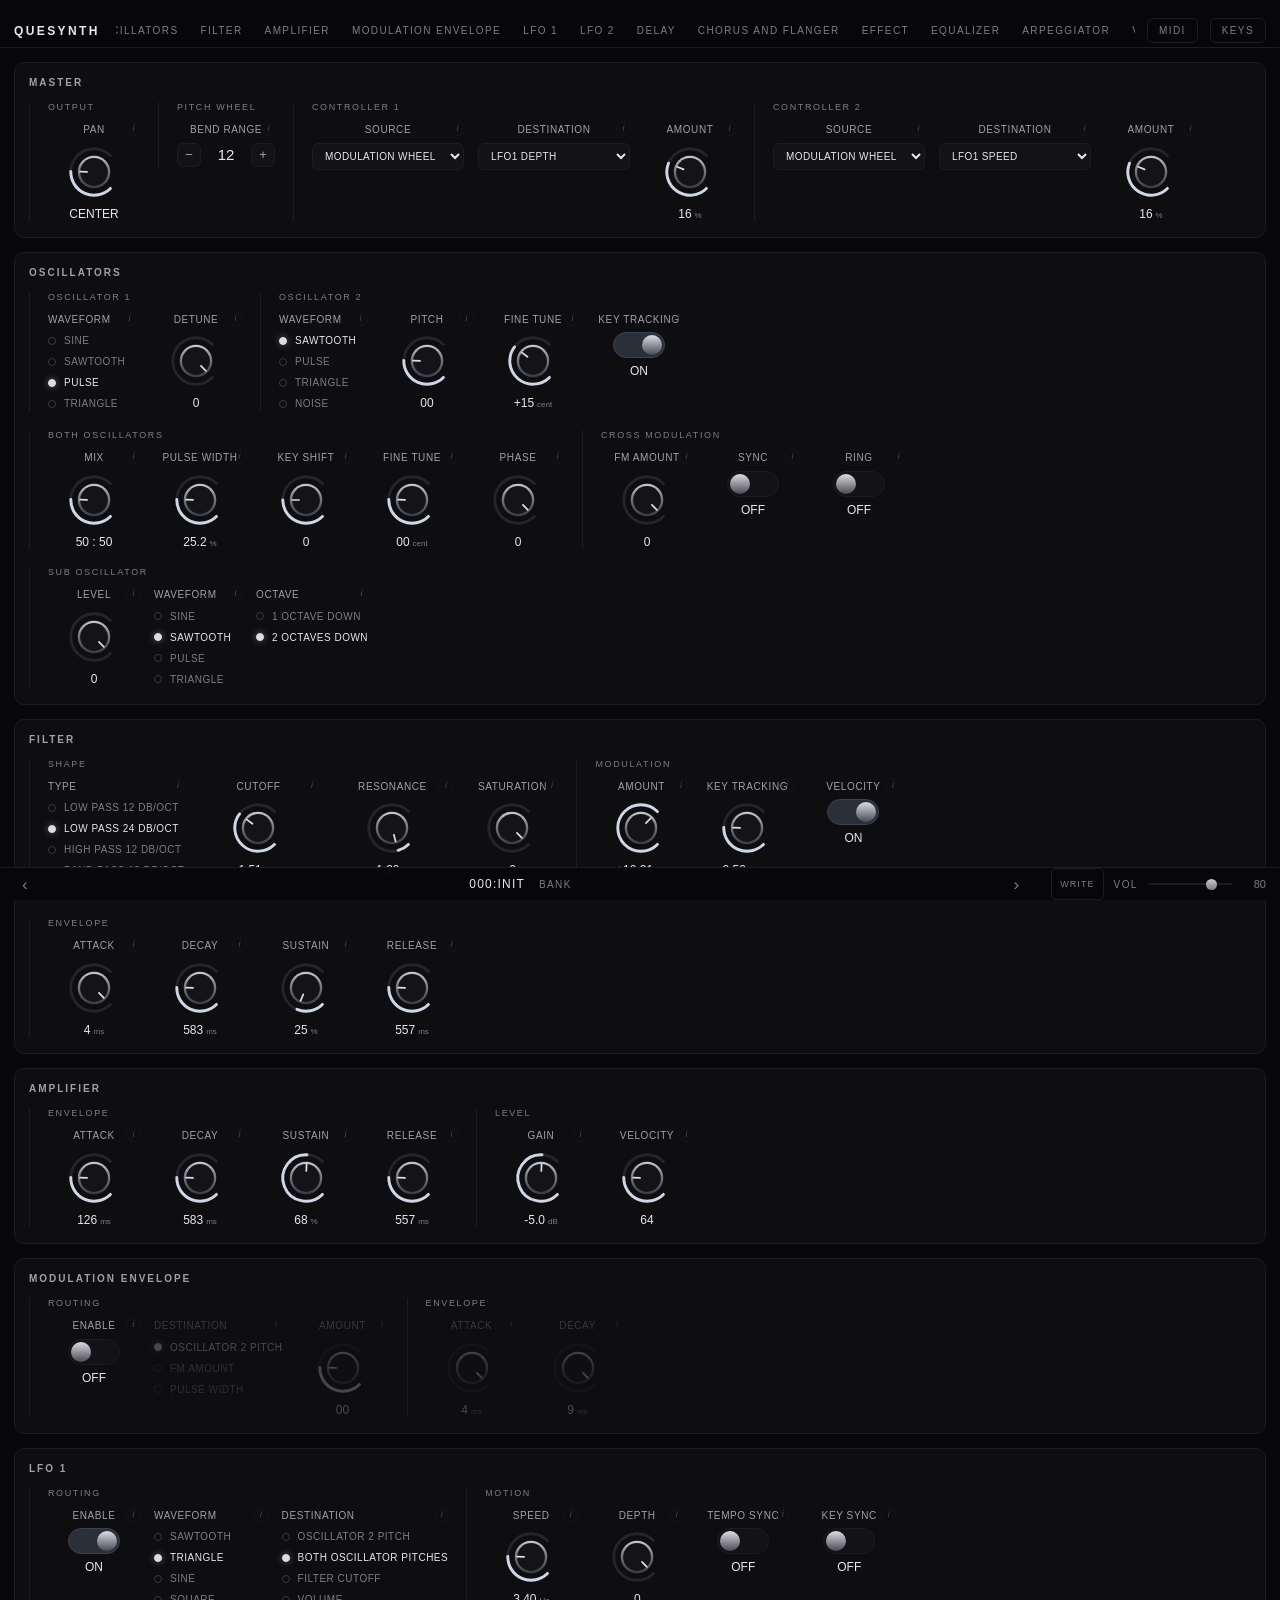
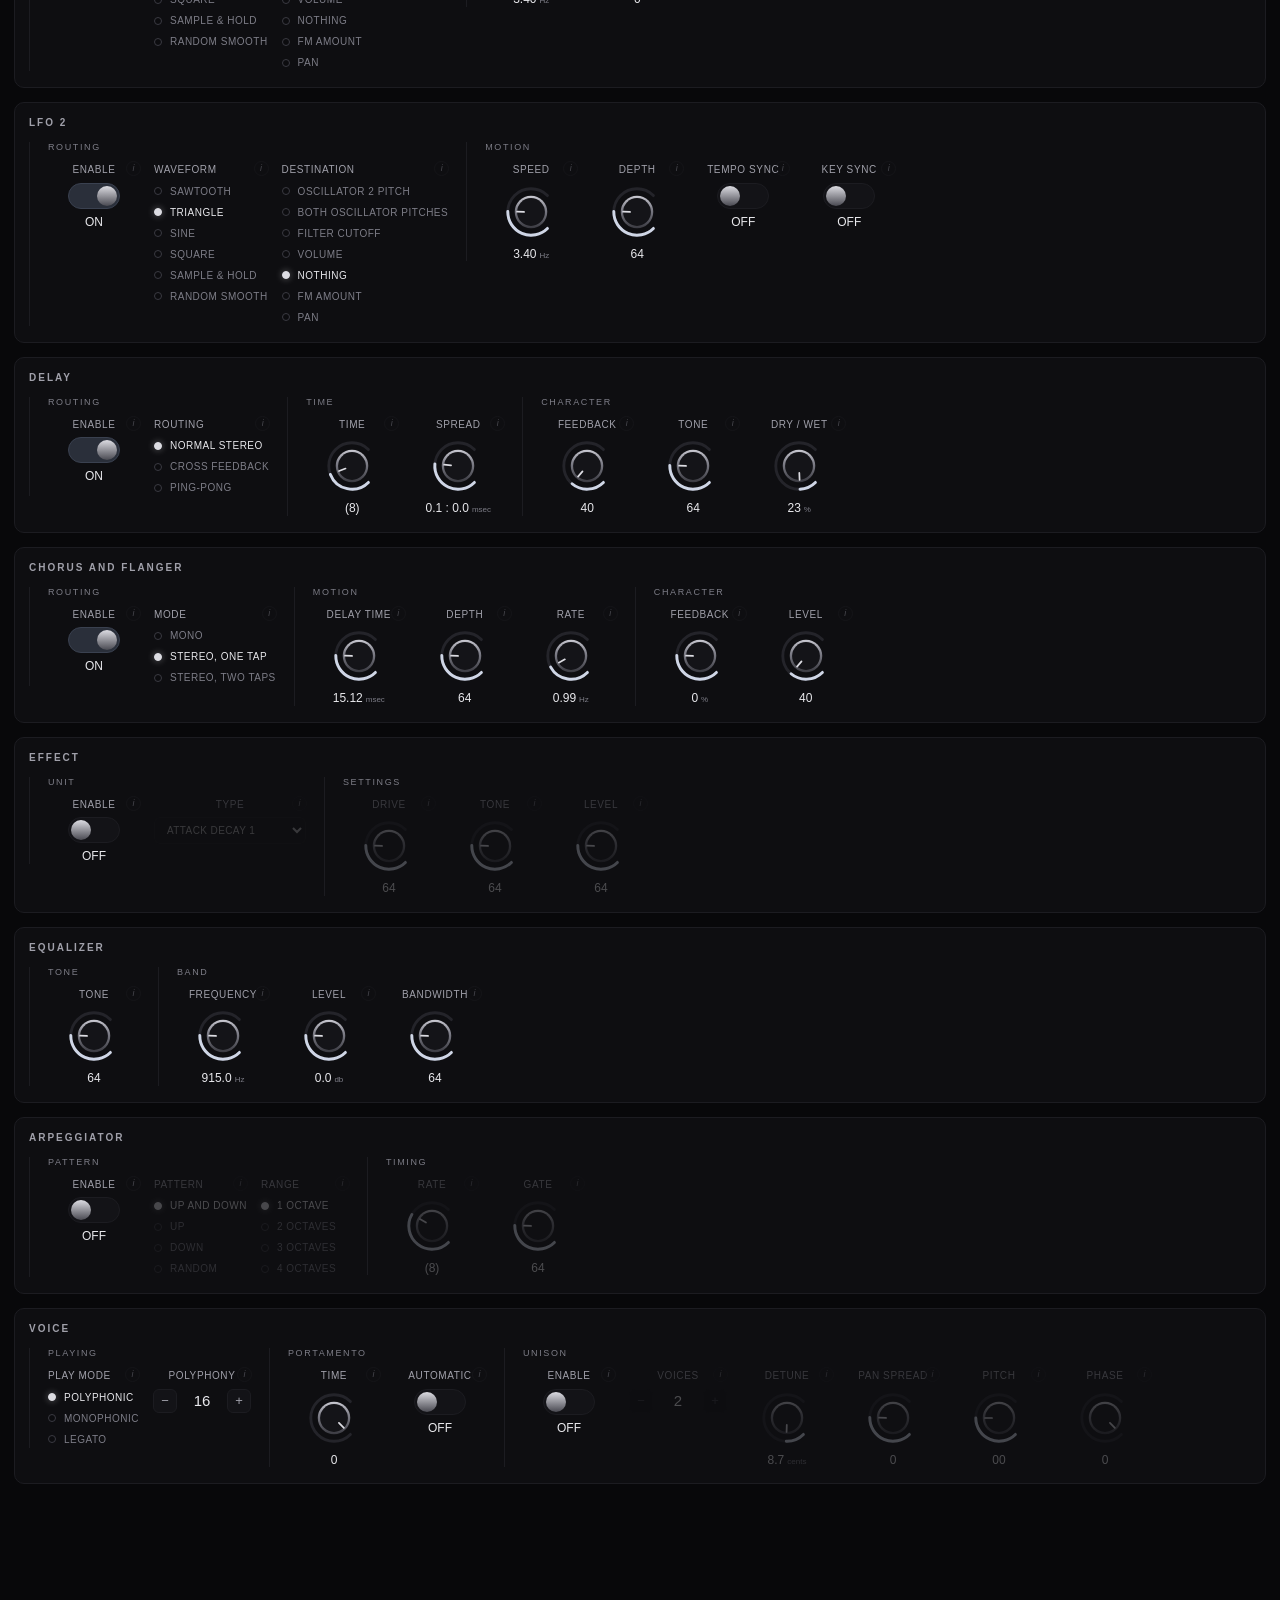
==== commit 3020b7e4: "Hold several banks, and separate writing from loading Three things, and the third is the one that ma" ====
--- a/ui/index.html
+++ b/ui/index.html
@@ -35,8 +35,8 @@
     <span class="bank-name" id="bank-name">00:soundbank00</span>
   </div>
   <button type="button" class="bank-step" data-step="1" aria-label="Next patch">›</button>
-  <button type="button" id="file-toggle" class="bank-file"
-          aria-label="Save or load a patch or bank">FILE</button>
+  <button type="button" id="write-toggle" class="bank-write"
+          aria-label="Write this sound into a slot">WRITE</button>
   <div class="bank-vol">
     <label for="master-vol">Vol</label>
     <input type="range" id="master-vol" min="0" max="100" value="80"
--- a/ui/style.css
+++ b/ui/style.css
@@ -644,7 +644,7 @@
 /* The file button, beside the step arrows. Lettered rather than an icon, for
  * the reason the MIDI and Keys buttons are: this panel has no icon set and one
  * glyph nobody recognises is worse than four characters everybody reads. */
-.bank-file {
+.bank-write {
   flex: 0 0 auto;
   appearance: none;
   background: none;
@@ -660,7 +660,7 @@
   transition: color 120ms ease, border-color 120ms ease;
 }
 
-.bank-file:hover { color: var(--ink); border-color: var(--metal-dark); }
+.bank-write:hover { color: var(--ink); border-color: var(--metal-dark); }
 
 .bank-read.pickable { cursor: pointer; }
 .bank-read.pickable:hover .bank-patch { color: #ffffff; }
@@ -1447,3 +1447,42 @@
     border-bottom: 1px solid var(--panel-edge);
   }
 }
+
+/* New and Add, beside the "Banks" heading. Small, because they are the two
+ * least frequent things in the dialog and the list is the point. */
+.browser-heading {
+  display: flex;
+  align-items: center;
+  justify-content: space-between;
+  gap: 8px;
+}
+
+.browser-heading-actions {
+  display: flex;
+  gap: 4px;
+}
+
+.browser-mini {
+  appearance: none;
+  padding: 3px 7px;
+  font: inherit;
+  font-size: 10px;
+  letter-spacing: 0.08em;
+  text-transform: uppercase;
+  color: var(--ink-dim);
+  background: none;
+  border: 1px solid var(--panel-edge);
+  border-radius: 4px;
+  cursor: pointer;
+}
+.browser-mini:hover { color: var(--ink); border-color: var(--metal-dark); }
+
+/* Where the sound is about to go. Marked differently from the slot you are
+ * playing, because in write mode they are not the same thing and confusing
+ * them is how a patch gets overwritten by accident. */
+.browser-slot.target {
+  background: #2a2118;
+  color: var(--ink);
+  outline: 1px solid #6b5334;
+}
+.browser-slot.target .browser-slot-num { color: #c39a5e; }
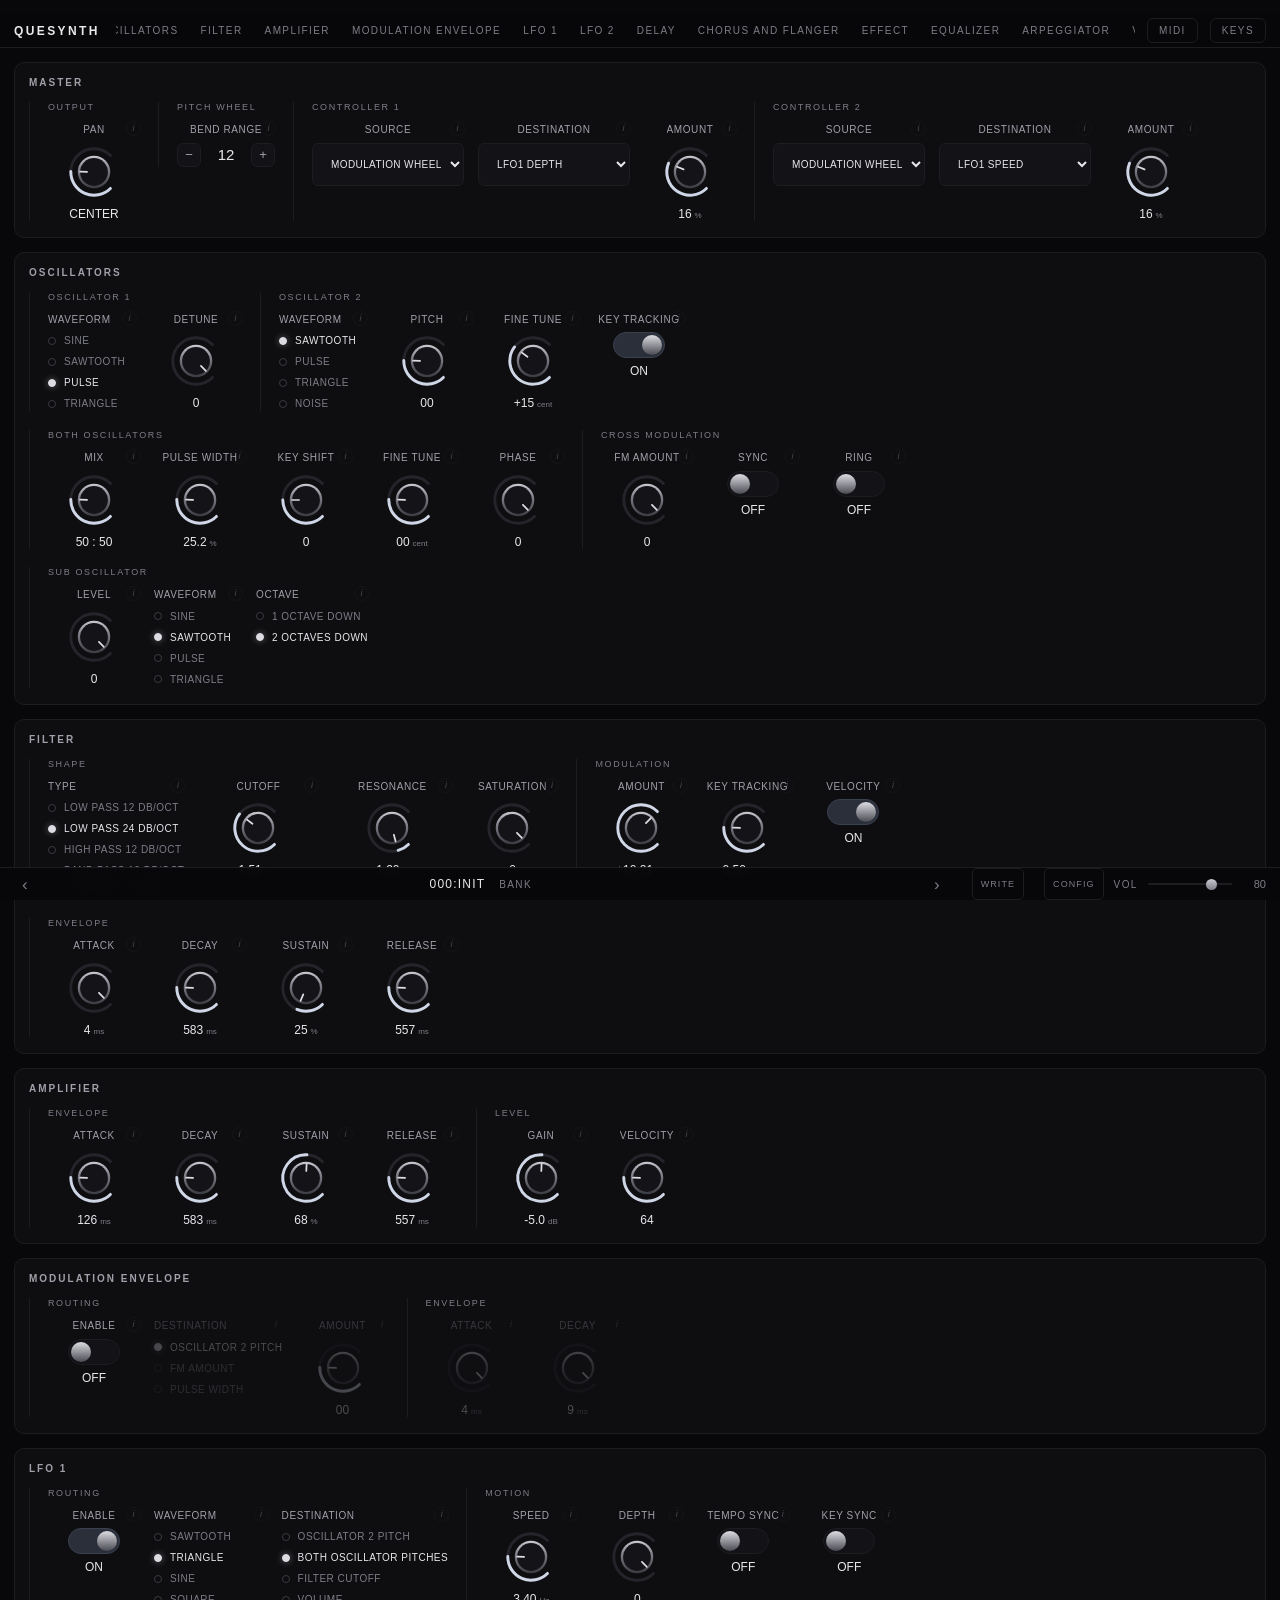
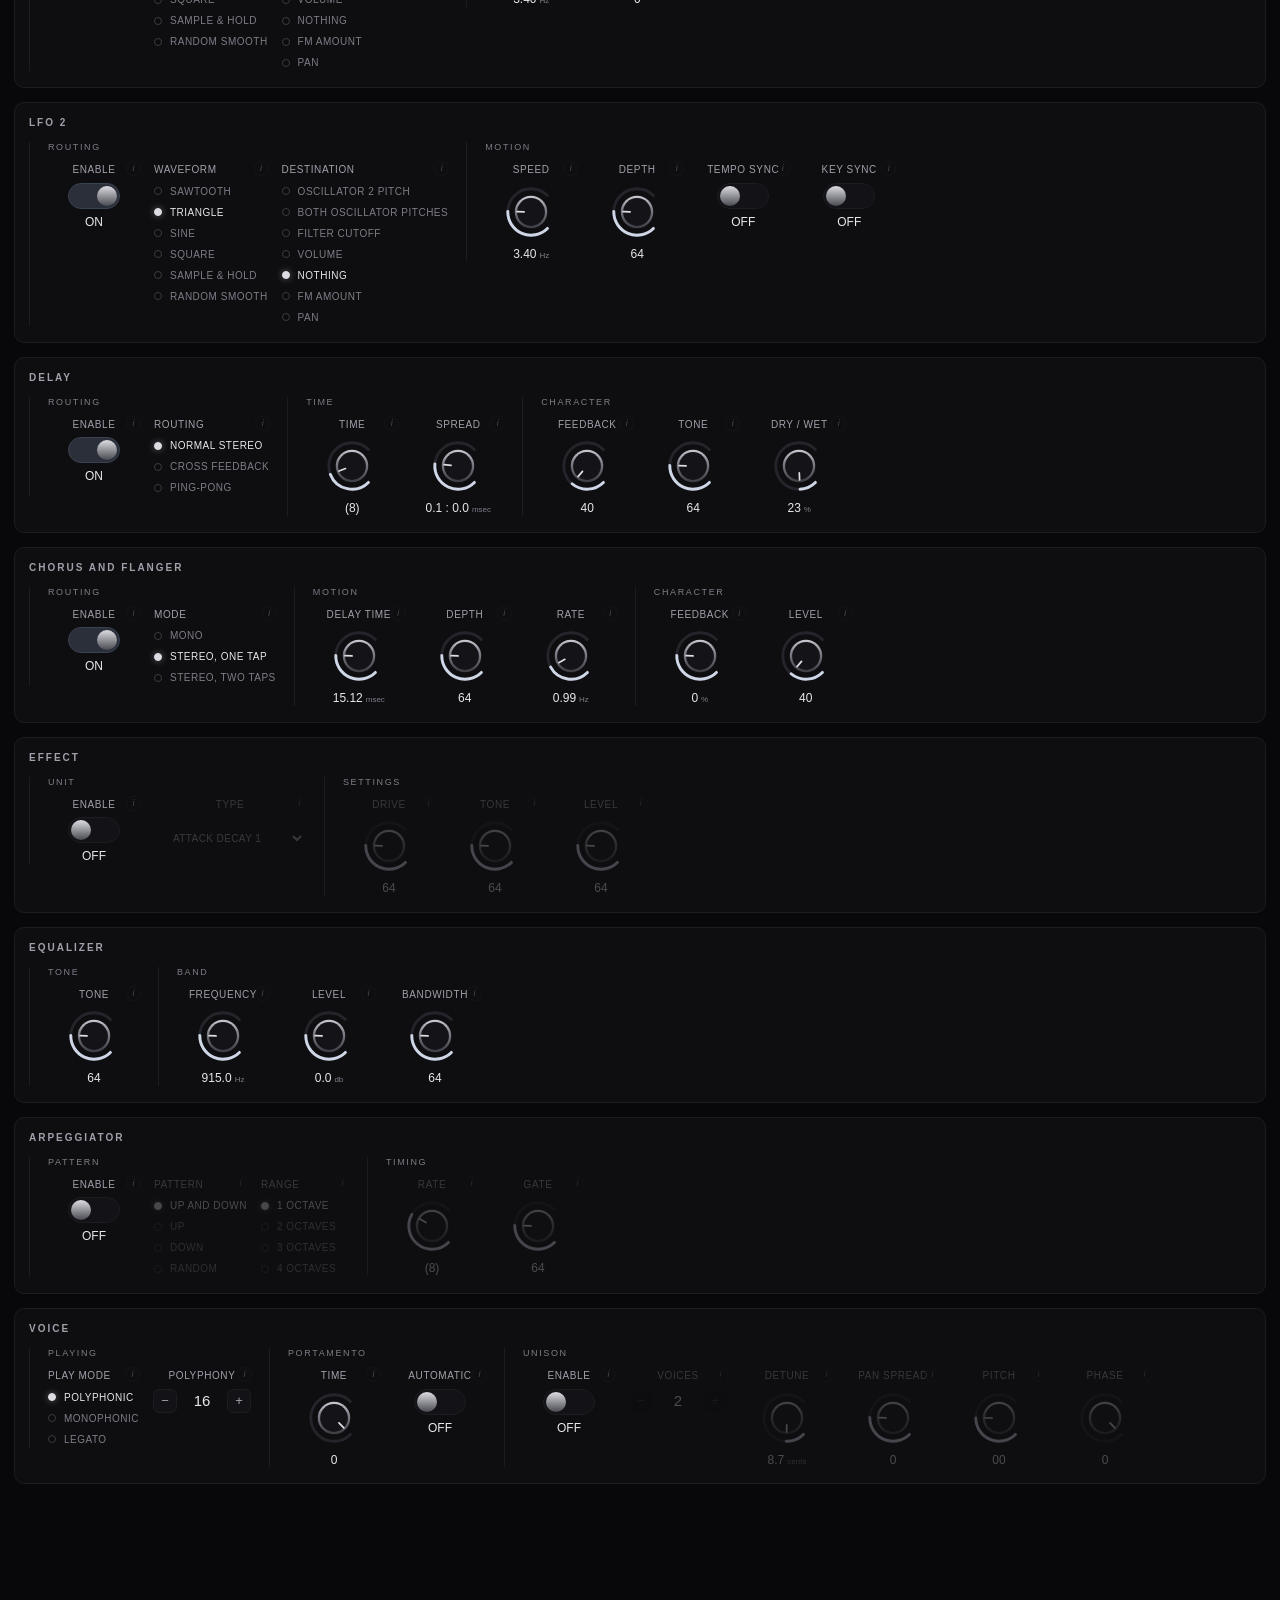
==== commit 19bcb167: "Configure the controllers, following the standard where there is one There is a standard, and it is " ====
--- a/ui/index.html
+++ b/ui/index.html
@@ -37,6 +37,8 @@
   <button type="button" class="bank-step" data-step="1" aria-label="Next patch">›</button>
   <button type="button" id="write-toggle" class="bank-write"
           aria-label="Write this sound into a slot">WRITE</button>
+  <button type="button" id="config-toggle" class="bank-write" hidden
+          aria-label="Configure the controllers">CONFIG</button>
   <div class="bank-vol">
     <label for="master-vol">Vol</label>
     <input type="range" id="master-vol" min="0" max="100" value="80"
@@ -81,8 +83,11 @@
 <script src="app.js"></script>
 <script src="midi.js"></script>
 <script src="sy1.js"></script>
+<script src="midimap.js"></script>
 <script src="patchfile.js"></script>
+<script src="store.js" onerror="void 0"></script>
 <script src="modal.js"></script>
 <script src="browser.js"></script>
+<script src="options.js"></script>
 </body>
 </html>
--- a/ui/style.css
+++ b/ui/style.css
@@ -1450,16 +1450,27 @@
 
 /* New and Add, beside the "Banks" heading. Small, because they are the two
  * least frequent things in the dialog and the list is the point. */
+/* The label on one line and the three actions on the next.
+ * Side by side they did not fit: the pane is 190px, and BANKS plus New, Add
+ * and Folder overflowed it and put a horizontal scrollbar under a list that
+ * scrolls vertically. */
 .browser-heading {
   display: flex;
-  align-items: center;
-  justify-content: space-between;
-  gap: 8px;
+  flex-direction: column;
+  align-items: stretch;
+  gap: 6px;
 }
 
 .browser-heading-actions {
   display: flex;
   gap: 4px;
+}
+
+.browser-heading-actions .browser-mini {
+  flex: 1 1 0;
+  text-align: center;
+  padding-left: 2px;
+  padding-right: 2px;
 }
 
 .browser-mini {
@@ -1486,3 +1497,145 @@
   outline: 1px solid #6b5334;
 }
 .browser-slot.target .browser-slot-num { color: #c39a5e; }
+
+/* A bank that is listed but not read yet -- one row of a zip of banks. Dimmer,
+ * because its name is all that is known about it until it is opened. */
+.browser-source.unopened .browser-source-name { color: var(--ink-faint); }
+.browser-source.unopened:hover .browser-source-name { color: var(--ink-dim); }
+
+/* Searching the bank list. Bank names only -- see the note in ui/browser.js
+ * about why the patches inside an unopened bank are not searchable. */
+.browser-search {
+  flex: 0 0 auto;
+  width: 100%;
+  appearance: none;
+  margin-bottom: 4px;
+  padding: 6px 8px;
+  font: inherit;
+  font-size: 12px;
+  color: var(--ink);
+  background: #0a0a0d;
+  border: 1px solid var(--panel-edge);
+  border-radius: 5px;
+}
+.browser-search::placeholder { color: var(--ink-faint); }
+.browser-search:focus { outline: none; border-color: var(--metal-dark); }
+
+/* The rows get their own box so the field above them is never rebuilt. */
+.browser-source-list {
+  display: flex;
+  flex-direction: column;
+  gap: 2px;
+}
+
+.browser-source-empty {
+  padding: 10px 8px;
+  font-size: 11px;
+  color: var(--ink-faint);
+}
+
+/* --------------------------------------------------------------- configure */
+
+.options {
+  flex: 1 1 auto;
+  min-height: 0;
+  overflow-y: auto;
+  padding: 14px;
+  display: flex;
+  flex-direction: column;
+  gap: 20px;
+}
+
+.options-block { display: flex; flex-direction: column; gap: 8px; }
+
+.options-heading-row {
+  display: flex;
+  align-items: center;
+  justify-content: space-between;
+  gap: 10px;
+}
+
+.options-heading {
+  margin: 0;
+  font-size: 11px;
+  font-weight: 600;
+  letter-spacing: 0.14em;
+  text-transform: uppercase;
+  color: var(--ink-dim);
+}
+
+.options-note {
+  margin: 0;
+  max-width: 62ch;
+  font-size: 12px;
+  line-height: 1.5;
+  color: var(--ink-faint);
+}
+
+.options-fixed {
+  display: flex;
+  flex-direction: column;
+  gap: 1px;
+  margin-top: 2px;
+}
+
+.options-fixed-row {
+  display: flex;
+  gap: 12px;
+  padding: 5px 8px;
+  border-radius: 4px;
+  background: #101014;
+}
+
+.options-fixed-what {
+  flex: 0 0 130px;
+  font-size: 12px;
+  color: var(--ink);
+  font-variant-numeric: tabular-nums;
+}
+
+.options-fixed-does {
+  flex: 1 1 auto;
+  font-size: 12px;
+  color: var(--ink-faint);
+}
+
+.options-rows { display: flex; flex-direction: column; gap: 4px; }
+
+.options-row {
+  display: flex;
+  align-items: center;
+  gap: 8px;
+}
+
+.options-cc {
+  flex: 0 0 56px;
+  font-size: 12px;
+  color: var(--ink);
+  font-variant-numeric: tabular-nums;
+}
+
+.options-target {
+  flex: 1 1 auto;
+  min-width: 0;
+  appearance: none;
+  padding: 6px 8px;
+  font: inherit;
+  font-size: 12px;
+  color: var(--ink);
+  background: #0a0a0d;
+  border: 1px solid var(--panel-edge);
+  border-radius: 5px;
+}
+.options-target:focus { outline: none; border-color: var(--metal-dark); }
+
+.options-empty { padding: 8px; font-size: 12px; color: var(--ink-faint); }
+.options-add { align-self: flex-start; margin-top: 4px; }
+
+/* Sentences, not labels. The panel uppercases almost everything, which is right
+ * for a control's name and wrong for a paragraph explaining one. */
+.options-note,
+.options-fixed-does {
+  text-transform: none;
+  letter-spacing: 0;
+}
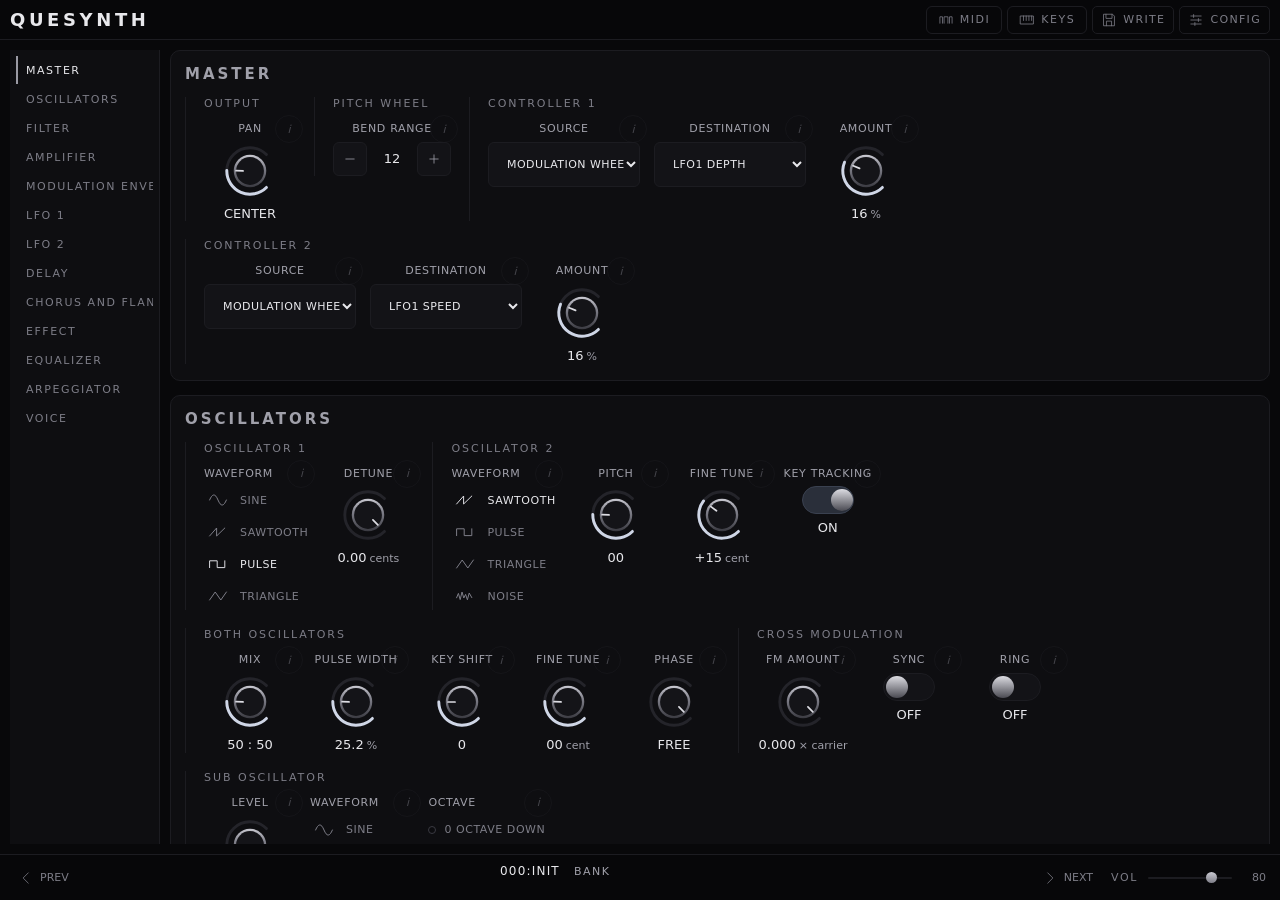
==== commit 2d518b11: "Synth UI improvement" ====
--- a/ui/index.html
+++ b/ui/index.html
@@ -2,8 +2,6 @@
 <html lang="en">
 <head>
 <meta charset="utf-8">
-<!-- The viewport line is what makes the phone build usable rather than a shrunken
-     desktop page. `viewport-fit=cover` keeps the black ground under the notch. -->
 <meta name="viewport" content="width=device-width, initial-scale=1, viewport-fit=cover">
 <meta name="color-scheme" content="dark">
 <title>Quesynth</title>
@@ -11,34 +9,40 @@
 </head>
 <body>
 
-<!-- The only chrome. There is no header and no footer: in a plugin window every
-     row given to a title is a row taken from the controls, and the section strip
-     has to be on screen anyway. -->
-<nav id="nav" aria-label="Sections">
+<!-- Page identity and actions belong to the shell. Section navigation belongs
+     to the editor below, so the two never compete for the same narrow strip. -->
+<header id="app-header">
   <div class="brand">Quesynth</div>
-  <div class="nav-inner"></div>
-  <button type="button" id="midi-toggle" class="keys-toggle">MIDI</button>
-  <button type="button" id="keys-toggle" class="keys-toggle" aria-expanded="false"
-          aria-controls="keyboard">Keys</button>
-</nav>
+  <div class="head-actions">
+    <button type="button" id="midi-toggle" class="keys-toggle" data-icon="midi">MIDI</button>
+    <button type="button" id="keys-toggle" class="keys-toggle" data-icon="keys"
+            aria-expanded="false" aria-controls="keyboard">Keys</button>
+    <button type="button" id="write-toggle" class="bank-write" data-icon="write"
+            aria-label="Write this sound into a slot">WRITE</button>
+    <button type="button" id="config-toggle" class="bank-write" data-icon="config" hidden
+            aria-label="Configure the controllers">CONFIG</button>
+  </div>
+</header>
 
-<main id="panels"></main>
+<!-- The synth shell contains only the complete editor. In the pad shell this
+     same structure is the drawer over the rack. -->
+<div id="surface">
+  <section class="rack-editor" id="rack-editor" data-mode="inline"
+           aria-label="Synth editor">
+    <div class="editor-body">
+      <nav id="navigator" aria-label="Editor sections"><div class="nav-inner"></div></nav>
+      <main id="panels"></main>
+    </div>
+  </section>
+</div>
 
-<!-- Which patch is loaded, and out of which bank. Fixed at the foot of the window
-     and always there: it is what the instrument *is* at this moment, not one of
-     the things it can be set to, so it does not belong in a section that scrolls
-     away. The keyboard pushes it up rather than covering it. -->
 <div id="bank" class="bank">
-  <button type="button" class="bank-step" data-step="-1" aria-label="Previous patch">‹</button>
+  <button type="button" class="bank-step" data-step="-1" data-icon="previous" aria-label="Previous patch">PREV</button>
   <div class="bank-read">
     <span class="bank-patch" id="bank-patch">000:Init</span>
     <span class="bank-name" id="bank-name">00:soundbank00</span>
   </div>
-  <button type="button" class="bank-step" data-step="1" aria-label="Next patch">›</button>
-  <button type="button" id="write-toggle" class="bank-write"
-          aria-label="Write this sound into a slot">WRITE</button>
-  <button type="button" id="config-toggle" class="bank-write" hidden
-          aria-label="Configure the controllers">CONFIG</button>
+  <button type="button" class="bank-step" data-step="1" data-icon="next" aria-label="Next patch">NEXT</button>
   <div class="bank-vol">
     <label for="master-vol">Vol</label>
     <input type="range" id="master-vol" min="0" max="100" value="80"
@@ -47,34 +51,20 @@
   </div>
 </div>
 
-<!-- Deployed from the strip above and fixed to the foot of the window, so the
-     panels are enclosed between the two rather than running underneath it. -->
 <section id="keyboard" class="keyboard" hidden aria-label="Keyboard">
-  <!-- The octave buttons sit at the two ends rather than beside each other in the
-       middle, so on a phone held in two hands they fall under the thumbs. -->
   <div class="keys-bar">
-    <button type="button" class="oct" data-step="-1" aria-label="Down an octave">−</button>
+    <button type="button" class="oct" data-step="-1" data-icon="down"
+            aria-label="Oct down, one octave lower">OCT DOWN</button>
     <span class="oct-label" id="oct-label"></span>
-    <button type="button" class="oct" data-step="1" aria-label="Up an octave">+</button>
+    <button type="button" class="oct" data-step="1" data-icon="up"
+            aria-label="Oct up, one octave higher">OCT UP</button>
   </div>
   <div class="keys-row">
     <div class="wheels" id="wheels"></div>
-    <div class="keys-scroll" id="keys-scroll">
-      <div class="keys" id="keys"></div>
-    </div>
+    <div class="keys-scroll" id="keys-scroll"><div class="keys" id="keys"></div></div>
   </div>
 </section>
 
-<!-- Order matters: the generated table and the layout are plain data and must be
-     defined before the code that reads them. No modules and no bundler, so the
-     page opens straight off the filesystem in a web view with no server.
-
-     `host.js` is whatever is hosting this panel, and it is optional. A host that
-     is native — the VST3 plugin, the desktop shell — has no page-side glue to
-     load and simply does not ship the file; the browser build supplies one that
-     runs the engine in WebAssembly. It loads first so that `bridge.js` finds it
-     already registered, and its absence is not an error, which is why nothing
-     above this line names a host. -->
 <script src="host.js" onerror="void 0"></script>
 <script src="params.js"></script>
 <script src="bank.js" onerror="void 0"></script>
--- a/ui/style.css
+++ b/ui/style.css
@@ -39,11 +39,12 @@
   --accent: #cfd6e6;
 
   --gap: 14px;
-  /* Height of the sticky navigation strip. Referenced by the scroll offset and
-   * by the script that decides which section is current, so the three cannot
-   * drift apart. */
-  --nav-h: 37px;
   --radius: 10px;
+  --type-lead: 18px;
+  --type-title: 15px;
+  --type-read: 13px;
+  --type-body: 12px;
+  --type-micro: 11px;
 }
 
 * { box-sizing: border-box; }
@@ -53,7 +54,12 @@
   padding: 0;
   background: var(--bg);
   color: var(--ink);
-  font-family: "Inter", "Segoe UI", -apple-system, BlinkMacSystemFont, "Helvetica Neue", Arial, sans-serif;
+  /* The platform UI face. Nothing here is downloaded: this UI ships no webfont
+   * and has no network, so naming a hosted family would only have described a
+   * font that never arrives. `system-ui` resolves to Segoe UI, San Francisco,
+   * or the desktop's own UI face, which is what a plugin editor should wear
+   * inside its host anyway. */
+  font-family: system-ui, "Segoe UI", -apple-system, BlinkMacSystemFont, sans-serif;
   font-size: 14px;
   -webkit-font-smoothing: antialiased;
   /* A knob drag must not scroll the page underneath it on a touch screen. */
@@ -64,14 +70,7 @@
   /* No scroll snapping. It was tried and taken out: sections vary from four
    * controls to seventeen, so a snap point is as often in the middle of what is
    * being read as at the top of it, and the strip navigates well enough without
-   * the scroll being taken over.
-   *
-   * Land below the sticky navigation rather than underneath it. This is the
-   * *only* place that offset is applied. Setting `scroll-margin-top` on the
-   * sections as well looks equivalent and is not: the two add, and a jump then
-   * lands the section a full bar-height too low, which is enough to leave the
-   * navigation marking the section above the one you asked for. */
-  scroll-padding-top: var(--nav-h);
+   * the scroll being taken over. */
   scroll-behavior: smooth;
 }
 
@@ -331,9 +330,7 @@
 .radio button:hover { color: var(--ink-dim); }
 .radio button[aria-checked="true"] { color: var(--ink); }
 
-/* The lit mark. Dark and ringed when off, silver and softly haloed when on, which
- * is readable from across a room without being the only bright thing in the
- * panel. */
+/* The option mark uses the same silver state as its text, without a glow. */
 .radio .dot {
   flex: 0 0 auto;
   width: 8px;
@@ -347,7 +344,6 @@
 .radio button[aria-checked="true"] .dot {
   background: var(--metal-lit);
   border-color: var(--metal-lit);
-  box-shadow: 0 0 7px rgba(220, 220, 226, 0.4);
 }
 
 .radio button:focus-visible { outline: 1px solid #3a4150; outline-offset: 2px; }
@@ -447,7 +443,7 @@
   border: 1px solid #2a2a31;
   border-radius: 8px;
   padding: 12px 13px;
-  box-shadow: 0 12px 32px rgba(0, 0, 0, 0.6);
+  box-shadow: none;
   display: none;
 }
 
@@ -495,10 +491,15 @@
 
 /* ------------------------------------------------------------------ toggle */
 
+/* 28 tall, not 26. The switch is an ordinary target and the approved ledger puts
+ * the floor at 28px everywhere, so the two pixels it was short of it are added
+ * here rather than only at the phone breakpoint below, which was already over.
+ * The pill's proportions are kept: the radius and the thumb grow with the track,
+ * and the travel is unchanged because the width did not move. */
 .toggle {
   width: 52px;
-  height: 26px;
-  border-radius: 13px;
+  height: 28px;
+  border-radius: 14px;
   border: 1px solid var(--panel-edge);
   background: #131317;
   position: relative;
@@ -513,8 +514,8 @@
   position: absolute;
   top: 2px;
   left: 2px;
-  width: 20px;
-  height: 20px;
+  width: 22px;
+  height: 22px;
   border-radius: 50%;
   background: linear-gradient(180deg, var(--metal-lit), var(--metal-dark));
   transition: transform 130ms cubic-bezier(0.3, 0.7, 0.4, 1);
@@ -678,7 +679,7 @@
   border: 1px solid #2a2a31;
   border-radius: 8px;
   padding: 6px;
-  box-shadow: 0 12px 32px rgba(0, 0, 0, 0.6);
+  box-shadow: none;
   display: none;
 }
 
@@ -952,6 +953,10 @@
 @media (max-width: 560px) {
   :root { --gap: 10px; }
   body { padding: 10px 8px 24px; }
+  /* The phone body uses 8px side padding while --gap is 10px. Keep the sticky
+   * strip on that actual edge; using the desktop negative gap made the document
+   * two pixels wider than the viewport and exposed a horizontal scrollbar. */
+  nav { margin: 0 -8px var(--gap); padding-inline: 8px; }
 
   /* No snapping on a phone. Sections are far taller than the screen here, so a
    * snap has nothing useful to land on and only takes the scroll away from the
@@ -1111,7 +1116,12 @@
   font-variant-numeric: tabular-nums;
 }
 
-.bank-vol input[type="range"] {
+/* The one slider this interface has, wherever it appears: the master volume in
+ * the strip at the foot and the note a pad plays. Written once for both rather
+ * than copied, because a second copy of a control is how two of them end up
+ * looking almost the same. The width is the only thing that differs. */
+.bank-vol input[type="range"],
+.pad-note input[type="range"] {
   appearance: none;
   -webkit-appearance: none;
   width: 84px;
@@ -1120,19 +1130,22 @@
   cursor: pointer;
 }
 
-.bank-vol input[type="range"]::-webkit-slider-runnable-track {
+.bank-vol input[type="range"]::-webkit-slider-runnable-track,
+.pad-note input[type="range"]::-webkit-slider-runnable-track {
   height: 2px;
   background: var(--panel-edge);
   border-radius: 1px;
 }
 
-.bank-vol input[type="range"]::-moz-range-track {
+.bank-vol input[type="range"]::-moz-range-track,
+.pad-note input[type="range"]::-moz-range-track {
   height: 2px;
   background: var(--panel-edge);
   border-radius: 1px;
 }
 
-.bank-vol input[type="range"]::-webkit-slider-thumb {
+.bank-vol input[type="range"]::-webkit-slider-thumb,
+.pad-note input[type="range"]::-webkit-slider-thumb {
   appearance: none;
   -webkit-appearance: none;
   width: 11px;
@@ -1143,7 +1156,8 @@
   border: 0;
 }
 
-.bank-vol input[type="range"]::-moz-range-thumb {
+.bank-vol input[type="range"]::-moz-range-thumb,
+.pad-note input[type="range"]::-moz-range-thumb {
   width: 11px;
   height: 11px;
   border-radius: 50%;
@@ -1151,7 +1165,8 @@
   border: 0;
 }
 
-.bank-vol input[type="range"]:focus-visible { outline: 1px solid var(--ink-faint); }
+.bank-vol input[type="range"]:focus-visible,
+.pad-note input[type="range"]:focus-visible { outline: 1px solid var(--ink-faint); }
 
 /* On a phone the bar is tight; the readout is the first thing to go. */
 @media (max-width: 560px) {
@@ -1190,7 +1205,7 @@
   background: var(--panel);
   border: 1px solid var(--panel-edge);
   border-radius: var(--radius);
-  box-shadow: 0 18px 50px rgba(0, 0, 0, 0.6);
+  box-shadow: none;
   overflow: hidden;
 }
 
@@ -1639,3 +1654,473 @@
   text-transform: none;
   letter-spacing: 0;
 }
+
+/* The wiki's address, shown when a web view refuses to open a window for it.
+ * Selectable, because the only thing left to do with it is copy it. */
+.options-address {
+  user-select: text;
+  color: var(--ink-dim);
+  font-size: 12px;
+  word-break: break-all;
+}
+
+
+/* ---------------------------------------------------------------- the pad --- */
+.pad-body { --rack-accent-soft: color-mix(in srgb, var(--accent) 20%, transparent); }
+.pads { display: grid; gap: 12px; margin-bottom: 18px; }
+.rack-toolbar,
+.pad-inspector,
+.rack-editor-title {
+  background: var(--panel);
+  border: 1px solid var(--panel-edge);
+  border-radius: var(--radius);
+}
+.rack-toolbar { display: flex; align-items: end; gap: 12px; padding: 12px; }
+.rack-kit-name { flex: 1 1 240px; min-width: 150px; }
+.rack-compact { flex: 0 1 170px; }
+.rack-toolbar label,
+.rack-field,
+.rack-slider { display: grid; gap: 6px; }
+.rack-toolbar label > span,
+.rack-field > span,
+.rack-slider > span,
+.eyebrow {
+  color: var(--ink-faint); font-size: 8px; letter-spacing: .13em; text-transform: uppercase;
+}
+.rack-toolbar input,
+.rack-toolbar select,
+.rack-field input,
+.rack-field select {
+  width: 100%; min-width: 0; box-sizing: border-box; padding: 7px 8px;
+  border: 1px solid var(--panel-edge); border-radius: 5px; background: #0e0e11;
+  color: var(--ink); font: inherit; font-size: 11px;
+}
+.rack-kit-name input { font-size: 14px; font-weight: 650; letter-spacing: .02em; }
+.rack-file-actions { display: flex; align-items: center; gap: 6px; margin-left: auto; }
+.rack-workspace { display: grid; grid-template-columns: minmax(360px, 1.45fr) minmax(290px, .85fr); gap: 12px; align-items: stretch; }
+.pad-grid { display: grid; grid-template-columns: repeat(4, 1fr); gap: 8px; min-width: 0; }
+.pad-cell {
+  position: relative; appearance: none; aspect-ratio: 1 / .78; min-height: 76px;
+  display: flex; flex-direction: column; align-items: flex-start; justify-content: flex-end;
+  gap: 3px; padding: 9px; overflow: hidden; background: var(--panel);
+  border: 1px solid var(--panel-edge); border-radius: var(--radius); color: var(--ink-dim);
+  font: inherit; text-align: left; cursor: pointer; touch-action: none; user-select: none;
+  -webkit-user-select: none; -webkit-tap-highlight-color: transparent;
+  transition: transform 80ms ease, border-color 120ms ease, background 120ms ease, opacity 120ms ease;
+}
+.pad-cell::before { display: none; }
+.pad-cell:hover { border-color: var(--metal-dark); transform: translateY(-1px); color: var(--ink); }
+.pad-cell:focus-visible { outline: 2px solid var(--accent); outline-offset: 2px; }
+.pad-cell.sel { border-color: var(--accent); color: var(--ink); }
+.pad-cell.lit { background: var(--metal); border-color: var(--metal-lit); color: #09090b; transform: translateY(1px) scale(.985); transition: none; }
+.pad-cell.muted { opacity: .42; }
+.pad-cell.conflict .pad-cell-note::after { content: "  layered"; color: #c39a5e; }
+.pad-cell-top { position: absolute; inset: 8px 8px auto; display: flex; justify-content: space-between; align-items: center; }
+.pad-cell-index { color: var(--ink-faint); font-size: 8px; letter-spacing: .16em; }
+.pad-cell-mode { color: var(--ink-faint); font-size: 7px; letter-spacing: .11em; }
+.pad-cell-name { position: relative; max-width: 100%; overflow: hidden; white-space: nowrap; text-overflow: ellipsis; font-size: 11px; letter-spacing: .025em; }
+.pad-cell-note { position: relative; color: var(--ink-faint); font-size: 8px; letter-spacing: .1em; }
+.pad-cell.lit .pad-cell-note, .pad-cell.lit .pad-cell-index, .pad-cell.lit .pad-cell-mode { color: #2a2a30; }
+.pad-inspector { display: flex; flex-direction: column; gap: 12px; padding: 14px; min-width: 0; }
+.pad-inspector-head { display: flex; justify-content: space-between; align-items: center; gap: 12px; }
+.pad-inspector-head > div { display: grid; gap: 4px; min-width: 0; }
+.pad-inspector-head strong { overflow: hidden; color: var(--ink); font-size: 14px; font-weight: 600; letter-spacing: .04em; text-overflow: ellipsis; white-space: nowrap; }
+.rack-fields { display: grid; gap: 10px; }
+.rack-fields.two { grid-template-columns: repeat(2, minmax(0, 1fr)); }
+.rack-field { position: relative; }
+.rack-field output { position: absolute; right: 7px; bottom: 8px; color: var(--ink-faint); font-size: 8px; pointer-events: none; }
+.rack-field input[type="number"] { padding-right: 66px; }
+.rack-sliders { display: grid; gap: 10px; padding-top: 2px; }
+.rack-slider { grid-template-columns: 58px minmax(70px, 1fr) 58px; align-items: center; }
+.rack-slider input { width: 100%; min-width: 0; }
+.rack-slider output { color: var(--ink-dim); font-size: 9px; text-align: right; }
+.rack-toggles { display: grid; grid-template-columns: repeat(3, 1fr); gap: 6px; }
+.rack-toggles button {
+  appearance: none; padding: 7px 5px; border: 1px solid var(--panel-edge); border-radius: 5px;
+  background: transparent; color: var(--ink-faint); font: inherit; font-size: 8px; letter-spacing: .1em; cursor: pointer;
+}
+.rack-toggles button.on { border-color: var(--accent); background: var(--rack-accent-soft); color: var(--ink); }
+.pad-inspector-actions { display: flex; flex-wrap: wrap; gap: 6px; margin-top: auto; }
+.pad-inspector-actions #pad-edit { margin-left: auto; }
+.rack-hint { margin: 0; color: var(--ink-faint); font-size: 9px; line-height: 1.5; text-transform: none; letter-spacing: .02em; }
+.pad-action {
+  flex: 0 0 auto; appearance: none; padding: 6px 9px; border: 1px solid var(--panel-edge);
+  border-radius: 5px; background: none; color: var(--ink-faint); font: inherit;
+  font-size: 8px; letter-spacing: .11em; cursor: pointer; transition: color 120ms ease, border-color 120ms ease, background 120ms ease;
+}
+.pad-action.primary { border-color: color-mix(in srgb, var(--accent) 65%, var(--panel-edge)); color: var(--ink); }
+.pad-action:hover:not(:disabled), .pad-action.learning { color: var(--ink); border-color: var(--accent); background: var(--rack-accent-soft); }
+.pad-action:disabled { opacity: .38; cursor: default; }
+.rack-editor-title { display: flex; justify-content: space-between; padding: 8px 12px; margin-bottom: var(--gap); color: var(--ink-faint); font-size: 8px; letter-spacing: .13em; text-transform: uppercase; }
+.rack-editor-title strong { color: var(--ink); font-weight: 500; }
+
+@media (max-width: 820px) {
+  .rack-toolbar { flex-wrap: wrap; }
+  .rack-file-actions { width: 100%; margin-left: 0; }
+  .rack-workspace { grid-template-columns: 1fr; }
+  .pad-cell { aspect-ratio: 1 / .82; }
+}
+@media (max-width: 520px) {
+  .pads { gap: 8px; }
+  .rack-toolbar { gap: 8px; padding: 10px; }
+  .rack-kit-name { flex-basis: 100%; }
+  .rack-compact { flex: 1 1 42%; }
+  .rack-file-actions { overflow-x: auto; }
+  .pad-grid { gap: 5px; }
+  .pad-cell { min-height: 68px; padding: 7px; }
+  .pad-cell-top { inset: 6px 6px auto; }
+  .pad-cell-name { font-size: 9px; }
+  .pad-cell-note, .pad-cell-mode { font-size: 7px; }
+  .pad-cell.conflict .pad-cell-note::after { content: " layered"; }
+  .pad-inspector { padding: 12px; }
+  .rack-fields.two { grid-template-columns: 1fr 1fr; }
+}
+
+/* ----------------------------------------------------- shell / viewport refit
+ * Identity and global actions live in the fixed shell header. The navigator is
+ * owned by the editor it moves through. Both pages use the same viewport grid;
+ * pad.html swaps the inline editor for a drawer over its rack. */
+:root {
+  --head-h: 40px;
+  --bank-h: 46px;
+  --rail-w: 150px;
+}
+
+[hidden] { display: none !important; }
+
+html, body { width: 100%; height: 100%; overflow: hidden; }
+body,
+body.pad-body {
+  padding: 0;
+  display: grid;
+  grid-template-rows: var(--head-h) minmax(0, 1fr);
+}
+
+#app-header {
+  position: relative;
+  z-index: 30;
+  min-width: 0;
+  display: flex;
+  align-items: center;
+  gap: 10px;
+  padding: 0 10px;
+  background: rgba(8, 8, 10, 0.96);
+  border-bottom: 1px solid var(--panel-edge);
+}
+#app-header .brand { padding: 0; }
+.head-actions {
+  min-width: 0;
+  margin-left: auto;
+  display: flex;
+  align-items: center;
+  gap: 5px;
+}
+#app-header .bank-write { margin-left: 0; align-self: center; }
+
+#surface {
+  position: relative;
+  min-height: 0;
+  min-width: 0;
+  overflow: hidden;
+  /* The keyboard is a fixed foot that shows and hides instantly (display, not a
+   * slide), and `--keys-h` is added to the padding so the surface never runs
+   * under it. The padding is not animated: transitioning padding thrashes layout
+   * every frame, and with the keyboard itself popping in there is nothing for a
+   * smoothed pad to stay in step with. Both move at once instead. */
+  padding: 10px 10px calc(10px + var(--bank-h) + var(--keys-h, 0px));
+}
+
+.rack-editor {
+  min-height: 0;
+  min-width: 0;
+  background: var(--bg);
+}
+.rack-editor[data-mode="inline"] { height: 100%; }
+.rack-editor[data-mode="drawer"] {
+  position: absolute;
+  inset: 0 0 calc(var(--bank-h) + var(--keys-h, 0px)) 0;
+  z-index: 20;
+  display: grid;
+  grid-template-rows: auto minmax(0, 1fr);
+  border-top: 1px solid var(--panel-edge);
+}
+.rack-editor-title {
+  margin: 0;
+  border-radius: 0;
+  align-items: center;
+}
+.rack-editor-title strong { margin-left: auto; }
+.rack-editor-title #rack-editor-close { margin-left: 8px; }
+.editor-body {
+  height: 100%;
+  min-height: 0;
+  min-width: 0;
+  display: grid;
+  grid-template-columns: var(--rail-w) minmax(0, 1fr);
+}
+
+/* The editor navigator is independently scrollable. Its last entry therefore
+ * remains reachable even when the keyboard reduces the editor's height. */
+#navigator {
+  position: relative;
+  inset: auto;
+  z-index: 1;
+  min-height: 0;
+  min-width: 0;
+  margin: 0;
+  padding: 6px;
+  display: block;
+  overflow: hidden;
+  background: var(--panel);
+  border-right: 1px solid var(--panel-edge);
+  border-bottom: 0;
+  backdrop-filter: none;
+}
+#navigator .nav-inner {
+  height: 100%;
+  display: flex;
+  flex-direction: column;
+  gap: 1px;
+  overflow-x: hidden;
+  overflow-y: auto;
+  overscroll-behavior: contain;
+  scrollbar-width: thin;
+}
+#navigator .nav-inner button {
+  width: 100%;
+  min-height: 28px;
+  padding: 6px 8px;
+  border: 0;
+  border-left: 2px solid transparent;
+  text-align: left;
+}
+#navigator .nav-inner button[aria-current="true"] {
+  border-left-color: var(--metal);
+  border-bottom-color: transparent;
+}
+
+#panels {
+  min-height: 0;
+  min-width: 0;
+  padding: 0 0 8px 10px;
+  display: flex;
+  flex-direction: column;
+  gap: var(--gap);
+  overflow: auto;
+  overscroll-behavior: contain;
+  /* The sole scroll offset in the file, and it is zero on purpose: the
+   * navigator sits beside this scroller rather than over it, so nothing covers
+   * the top of a section. A `scroll-margin-top` on the sections would be a
+   * second source, the two would add, and every jump would land too low. */
+  scroll-padding-top: 0;
+}
+
+.bank {
+  height: var(--bank-h);
+  min-height: var(--bank-h);
+}
+
+/* The pad surface always consumes the space between header and bank/keyboard.
+ * Cells have no aspect ratio: four equal rows divide whatever height remains. */
+.pad-body .pads {
+  height: 100%;
+  min-height: 0;
+  margin: 0;
+  display: grid;
+  grid-template-rows: auto minmax(0, 1fr);
+  gap: 8px;
+}
+.pad-body .rack-toolbar {
+  padding: 8px 10px;
+  gap: 10px;
+  background: var(--panel);
+}
+.pad-body .rack-workspace {
+  min-height: 0;
+  grid-template-columns: minmax(0, 1.5fr) minmax(280px, .8fr);
+  gap: 8px;
+}
+.pad-body .pad-grid {
+  min-height: 0;
+  grid-template-columns: repeat(4, minmax(0, 1fr));
+  grid-template-rows: repeat(4, minmax(0, 1fr));
+  gap: 6px;
+}
+.pad-body .pad-cell {
+  min-height: 0;
+  min-width: 0;
+  aspect-ratio: auto;
+}
+.pad-body .pad-inspector {
+  min-height: 0;
+  overflow-y: auto;
+  overscroll-behavior: contain;
+  scrollbar-width: thin;
+}
+.rack-views { display: none; gap: 5px; }
+.rack-views .pad-action { flex: 1 1 0; }
+
+@media (max-width: 820px) {
+  .pad-body .pads { grid-template-rows: auto auto minmax(0, 1fr); }
+  .rack-views { display: flex; }
+  .pad-body .rack-workspace { grid-template-columns: minmax(0, 1fr); }
+  .pad-body .pads[data-view="grid"] .pad-inspector { display: none; }
+  .pad-body .pads[data-view="inspector"] .pad-grid { display: none; }
+
+  .editor-body {
+    grid-template-columns: minmax(0, 1fr);
+    grid-template-rows: auto minmax(0, 1fr);
+  }
+  #navigator {
+    padding: 5px 6px;
+    border-right: 0;
+    border-bottom: 1px solid var(--panel-edge);
+  }
+  #navigator .nav-inner {
+    height: auto;
+    flex-direction: row;
+    overflow-x: auto;
+    overflow-y: hidden;
+    scrollbar-width: none;
+  }
+  #navigator .nav-inner::-webkit-scrollbar { display: none; }
+  #navigator .nav-inner button {
+    width: auto;
+    flex: 0 0 auto;
+    border-left: 0;
+    border-bottom: 2px solid transparent;
+  }
+  #navigator .nav-inner button[aria-current="true"] {
+    border-left-color: transparent;
+    border-bottom-color: var(--metal);
+  }
+  #panels { padding-left: 0; padding-top: 8px; }
+}
+
+@media (max-width: 560px) {
+  body, body.pad-body { padding: 0; }
+  #surface { padding: 7px 7px calc(7px + var(--bank-h) + var(--keys-h, 0px)); }
+  #app-header { padding-inline: 8px; }
+  #app-header .brand { font-size: 11px; letter-spacing: .14em; }
+  .pad-body .rack-toolbar { padding: 7px; gap: 7px; }
+  .pad-body .rack-kit-name { flex-basis: 100%; }
+  .pad-body .rack-compact { flex: 1 1 40%; }
+  .pad-body .rack-file-actions { width: 100%; margin-left: 0; }
+  .pad-body .pad-cell { min-height: 0; aspect-ratio: auto; }
+}
+
+/* ------------------------------------------------ visual/accessibility refit */
+/* Five approved roles. The explicit selector ledger prevents inherited legacy
+ * 7–10px rules from slipping below the 11px floor.
+ *
+ * The micro role is for furniture only: labels, readouts, and button captions
+ * that are scanned, not read. `.rack-hint` is the one sentence of prose down
+ * here, so it takes the body role instead; a line you actually read does not
+ * belong at label size. */
+html, body { font-size: var(--type-body); }
+.rack-hint { font-size: var(--type-body); }
+.brand, .rack-kit-name input { font-size: var(--type-lead); }
+.panel > h2, .pad-inspector-head strong { font-size: var(--type-title); }
+.control .value, .stepper .num, .pad-cell-name { font-size: var(--type-read); }
+.nav-inner button, .group-label, .control .label, .control .value .unit,
+.radio button, .control .info, .popover-meta, .options, .bank-name,
+.bank-write, .keys-toggle, .oct-label, .wheel-label, .bank-vol label,
+.browser-save-label, .browser-group-label, .browser-source-count,
+.browser-bank-count, .browser-mini, .rack-toolbar label > span, .rack-field > span,
+.rack-slider > span, .pad-cell-index, .pad-cell-mode, .pad-cell-note,
+.rack-field output, .rack-slider output, .rack-toggles button,
+.pad-action, .rack-editor-title { font-size: var(--type-micro); }
+.control .label, .group-label, .rack-toolbar label > span,
+.rack-field > span, .rack-slider > span { white-space: nowrap; }
+.control .value .unit, .bank-name, .wheel-label, .pad-cell-index,
+.pad-cell-mode, .pad-cell-note, .rack-field output, .rack-hint { color: var(--ink-dim); }
+
+/* Inline SVG is presentation only. State and focus remain on the button. */
+.icon {
+  width: 16px;
+  height: 16px;
+  flex: 0 0 16px;
+  overflow: visible;
+  fill: none;
+  stroke: currentColor;
+}
+.icon-stroke { fill: none; stroke: currentColor; stroke-width: 5; stroke-linecap: round; stroke-linejoin: round; }
+[data-icon] { display: inline-flex; align-items: center; justify-content: center; gap: 6px; white-space: nowrap; }
+.radio .dot.has-glyph { width: 28px; height: 20px; border: 0; background: none; }
+.radio .dot.has-glyph .option-icon { width: 28px; height: 20px; }
+.radio button[aria-checked="true"] .dot { background: var(--metal-lit); border-color: var(--metal-lit); box-shadow: none; }
+.radio button[aria-checked="true"] .dot.has-glyph { background: none; color: var(--metal-lit); }
+
+/* The approved finger ledger: ordinary targets 28px, primary actions and
+ * steppers 34px. Padding is reduced where type grew so rows do not grow twice. */
+.radio button { min-height: 28px; padding-block: 2px; }
+.control .info { top: -7px; right: -7px; width: 28px; height: 28px; }
+.pad-action, .rack-toggles button, .keys-toggle, .bank-write { min-height: 28px; padding-block: 3px; }
+.pad-action.primary, .bank-step, .oct, .stepper button { min-height: 34px; }
+/* The stepper's two are square: the ledger's 34px applies across as well as
+ * down, or a 24px-wide mark misses the floor in the one dimension nothing
+ * measured. Centred as a box, because the mark inside them is now an SVG. */
+.stepper button {
+  min-width: 34px;
+  display: inline-flex;
+  align-items: center;
+  justify-content: center;
+}
+.bank-step { font-size: var(--type-micro); padding-inline: 8px; }
+.oct { width: auto; min-width: 52px; height: 34px; font-size: var(--type-micro); }
+input[type="range"] { min-height: 28px; }
+.modal-close { min-height: 28px; font-size: var(--type-micro); letter-spacing: .1em; }
+.modal-action { min-height: 34px; }
+
+button:focus-visible, input:focus-visible, select:focus-visible,
+.knob:focus-visible, .options:focus, .browser-save-name:focus,
+.browser-search:focus, .options-target:focus {
+  outline: 2px solid var(--accent);
+  outline-offset: 2px;
+}
+
+/* Flat selection: one border and colour, never a glow, shadow, or ornamental
+ * radial layer. The lit pad uses one solid metal tone. */
+.popover, .modal, .bank-list, .midi-list { box-shadow: none; }
+.pad-cell::before { display: none; }
+.pad-cell.sel { box-shadow: none; border-color: var(--accent); }
+.pad-cell.lit { background: var(--metal); }
+.pad-cell.conflict .pad-cell-note::after { content: "  layered"; color: var(--warn, #c39a5e); }
+
+@media (prefers-reduced-motion: reduce) {
+  *, *::before, *::after {
+    scroll-behavior: auto !important;
+    transition-duration: 1ms !important;
+    animation-duration: 1ms !important;
+    animation-iteration-count: 1 !important;
+  }
+}
+
+/* On a phone the single transport moves to the top. Its identity is therefore
+ * present once, above the instrument; the keyboard alone owns the bottom edge. */
+@media (max-width: 560px) {
+  :root { --head-h: 86px; }
+  body, body.pad-body { grid-template-rows: var(--head-h) minmax(0, 1fr); }
+  #app-header .brand { font-size: var(--type-micro); }
+  #app-header [data-icon] { gap: 3px; padding-inline: 4px; }
+  #app-header .icon { width: 13px; height: 13px; flex-basis: 13px; }
+  #app-header { height: 40px; align-self: start; }
+  .head-actions { overflow-x: auto; scrollbar-width: none; }
+  .head-actions::-webkit-scrollbar { display: none; }
+  .bank {
+    top: 40px;
+    bottom: auto;
+    z-index: 29;
+    border-top: 0;
+    border-bottom: 1px solid var(--panel-edge);
+    padding-bottom: 0;
+  }
+  body:not(.keys-open) .bank { padding-bottom: 0; }
+  #surface { padding-bottom: calc(7px + var(--keys-h, 0px)); }
+  .rack-editor[data-mode="drawer"] { bottom: var(--keys-h, 0px); }
+  .bank-read { justify-content: flex-start; gap: 7px; padding-inline: 4px; }
+  .bank-name { flex-basis: auto; }
+  .bank-step { padding-inline: 5px; }
+  .bank-vol input[type="range"] { width: 52px; }
+  .keyboard { bottom: 0; }
+}
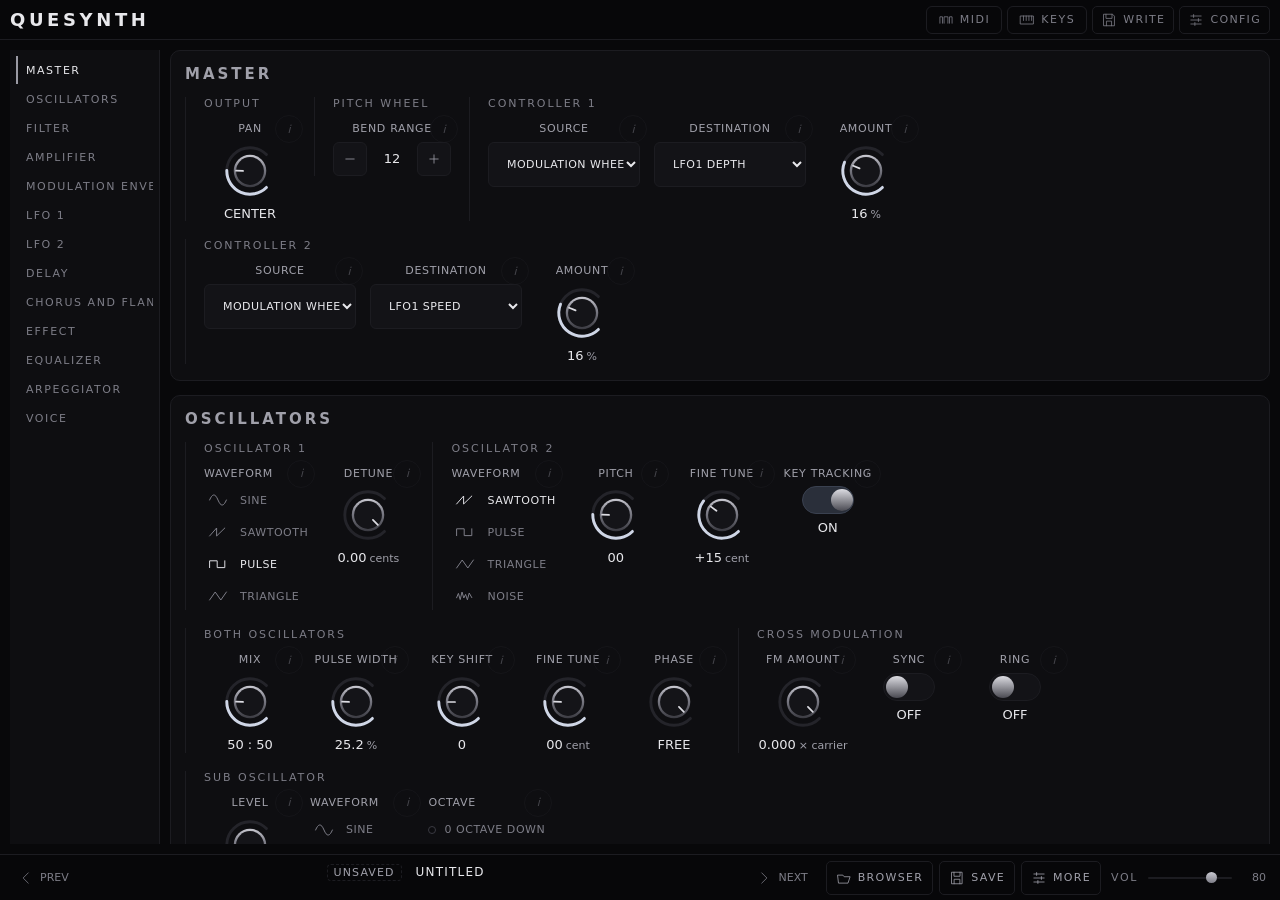
==== commit 704c3ef4: "Stop the panel reopening a plugin's editor on slot 0, and say which preset is playing Issue #13: reo" ====
--- a/ui/index.html
+++ b/ui/index.html
@@ -39,15 +39,63 @@
 <div id="bank" class="bank">
   <button type="button" class="bank-step" data-step="-1" data-icon="previous" aria-label="Previous patch">PREV</button>
   <div class="bank-read">
-    <span class="bank-patch" id="bank-patch">000:Init</span>
-    <span class="bank-name" id="bank-name">00:soundbank00</span>
+    <span class="bank-origin" id="bank-origin"></span>
+    <span class="bank-patch" id="bank-patch">Untitled</span>
+    <span class="bank-dirty" id="bank-dirty" role="img" aria-label="Unsaved changes"
+          title="Unsaved changes" hidden>*</span>
+    <span class="bank-name" id="bank-name"></span>
   </div>
   <button type="button" class="bank-step" data-step="1" data-icon="next" aria-label="Next patch">NEXT</button>
+  <div class="bank-actions">
+    <button type="button" class="bank-action" id="preset-browse" data-icon="open"
+            aria-label="Open the preset browser">Browser</button>
+    <button type="button" class="bank-action" id="preset-save" data-icon="save"
+            aria-label="Save preset">Save</button>
+    <div class="bank-menu">
+      <button type="button" class="bank-action" id="preset-menu" data-icon="config"
+              aria-haspopup="menu" aria-expanded="false" aria-controls="preset-menu-list"
+              aria-label="More preset actions">More</button>
+      <div class="bank-menu-list" id="preset-menu-list" role="menu"
+           aria-label="Preset actions" hidden>
+        <button type="button" role="menuitem" data-action="save-as">Save As...</button>
+        <button type="button" role="menuitem" data-action="export-patch">Export patch</button>
+        <button type="button" role="menuitem" data-action="export-bank">Export bank</button>
+        <button type="button" role="menuitem" data-action="import-bank">Import bank...</button>
+        <button type="button" role="menuitem" data-action="write">Write to slot...</button>
+      </div>
+    </div>
+  </div>
   <div class="bank-vol">
     <label for="master-vol">Vol</label>
     <input type="range" id="master-vol" min="0" max="100" value="80"
            aria-label="Master volume">
     <span class="bank-vol-read" id="master-vol-read">80</span>
+  </div>
+  <div class="bank-notices">
+    <!-- What became of the program and bank the host asked this editor to show.
+         The strings are the contract (specs, section 3.4); app.js fills in only
+         the bank, slot and name. -->
+    <div class="restore-banner" id="restore-banner" role="alert" hidden>
+      <p class="restore-line restore-ok" id="restore-ok" role="status" hidden>Restored <span class="restore-id" id="restore-ok-id"></span></p>
+      <div class="restore-failed" id="restore-failed" hidden>
+        <p class="restore-line" id="restore-failed-text">Could not restore <code class="restore-id" id="restore-failed-id"></code>. The current sound was kept.</p>
+        <div class="restore-actions">
+          <button type="button" id="restore-retry">Retry</button>
+          <button type="button" id="restore-choose">Choose bank</button>
+          <button type="button" id="restore-dismiss">Dismiss</button>
+        </div>
+      </div>
+      <div class="restore-missing" id="restore-missing" hidden>
+        <p class="restore-line">The saved bank is unavailable. Load Factory / Init instead?</p>
+        <div class="restore-actions">
+          <button type="button" id="restore-factory">Load Factory / Init</button>
+          <button type="button" id="restore-keep">Keep current sound</button>
+        </div>
+      </div>
+    </div>
+    <!-- Results of Save, Export, Write and Import, and of a host that could not
+         keep a bank. Never a dialog: the sound must stay playable while it says so. -->
+    <p class="bank-status" id="bank-status" role="status" aria-live="polite" hidden></p>
   </div>
 </div>
 
--- a/ui/style.css
+++ b/ui/style.css
@@ -719,6 +719,151 @@
   text-transform: uppercase;
   color: var(--ink-faint);
 }
+
+/* ------------------------------------------------------------ preset strip */
+
+/* Where the sound came from, beside the bank it is in. A sound that is not
+ * stored anywhere -- the current session, a file -- has a dashed edge: "not
+ * saved" is the one thing about it that has to read without the label. */
+.bank-origin {
+  flex: 0 0 auto;
+  padding: 1px 6px;
+  border: 1px solid var(--panel-edge);
+  border-radius: 4px;
+  letter-spacing: 0.1em;
+  text-transform: uppercase;
+  color: var(--ink-dim);
+  white-space: nowrap;
+}
+.bank-origin:empty { display: none; }
+.bank-origin[data-origin="session"],
+.bank-origin[data-origin="file"] { border-style: dashed; }
+
+/* The edit marker. A separate element from the patch's name, so the name is
+ * only ever the name. */
+.bank-dirty {
+  flex: 0 0 auto;
+  margin-left: -8px;
+  font-size: 14px;
+  font-weight: 700;
+  line-height: 1;
+  color: var(--ink);
+}
+
+.bank-actions {
+  flex: 0 0 auto;
+  display: flex;
+  align-items: center;
+  align-self: center;
+  gap: 6px;
+}
+
+.bank-action {
+  appearance: none;
+  background: none;
+  border: 1px solid var(--panel-edge);
+  border-radius: 5px;
+  color: var(--ink-dim);
+  font: inherit;
+  letter-spacing: 0.12em;
+  text-transform: uppercase;
+  padding: 3px 9px;
+  cursor: pointer;
+  transition: color 120ms ease, border-color 120ms ease;
+}
+.bank-action:hover,
+.bank-action[aria-expanded="true"] { color: var(--ink); border-color: var(--metal-dark); }
+
+/* The menu opens upward off the bar at the foot, and downward off it where the
+ * bar has moved to the top of a phone. */
+.bank-menu { position: relative; }
+.bank-menu-list {
+  position: absolute;
+  right: 0;
+  bottom: calc(100% + 8px);
+  z-index: 40;
+  min-width: 190px;
+  display: flex;
+  flex-direction: column;
+  padding: 6px;
+  background: #16161b;
+  border: 1px solid #2a2a31;
+  border-radius: 8px;
+}
+.bank-menu-list button {
+  appearance: none;
+  background: none;
+  border: 0;
+  border-radius: 5px;
+  text-align: left;
+  color: var(--ink-dim);
+  font: inherit;
+  letter-spacing: 0.06em;
+  text-transform: uppercase;
+  padding: 6px 9px;
+  cursor: pointer;
+  white-space: nowrap;
+}
+.bank-menu-list button:hover,
+.bank-menu-list button:focus-visible { color: var(--ink); background: #1e1e25; }
+
+/* What the strip has to say that is not the preset: how a restore went, and
+ * what Save, Export, Write and Import did. Laid over the page beside the bar,
+ * never in its flow, so a message cannot move the controls it is about. */
+.bank-notices {
+  position: absolute;
+  left: 10px;
+  right: 10px;
+  bottom: calc(100% + 8px);
+  display: flex;
+  flex-direction: column-reverse;
+  align-items: center;
+  gap: 6px;
+  pointer-events: none;
+}
+.bank-notices > * { width: min(640px, 100%); pointer-events: auto; }
+
+.bank-status,
+.restore-banner {
+  margin: 0;
+  padding: 8px 12px;
+  background: #16161b;
+  border: 1px solid #2a2a31;
+  border-radius: 8px;
+  line-height: 1.4;
+  color: var(--ink-dim);
+}
+.bank-status[data-kind="warn"],
+.bank-status[data-kind="error"] { color: var(--ink); border-left: 3px solid var(--metal); }
+.restore-banner { color: var(--ink); border-left: 3px solid var(--metal); }
+
+.restore-line { margin: 0 0 6px; }
+/* Told apart from the sentence around it by weight alone: a box with padding
+ * puts a visible gap before the full stop that ends the sentence. */
+.restore-id {
+  font: inherit;
+  font-weight: 600;
+  color: var(--ink);
+  overflow-wrap: anywhere;
+}
+.restore-actions { display: flex; flex-wrap: wrap; gap: 6px; margin: 0 0 6px; }
+.restore-banner > :last-child .restore-actions:last-child,
+.restore-actions:last-child { margin-bottom: 0; }
+.restore-failed + .restore-missing { margin-top: 8px; }
+.restore-actions button {
+  appearance: none;
+  padding: 3px 10px;
+  font: inherit;
+  letter-spacing: 0.1em;
+  text-transform: uppercase;
+  color: var(--ink-dim);
+  background: none;
+  border: 1px solid var(--panel-edge);
+  border-radius: 6px;
+  cursor: pointer;
+}
+.restore-actions button:hover:not(:disabled) { color: var(--ink); border-color: var(--metal-dark); }
+.restore-actions button:disabled { opacity: 0.5; cursor: default; }
 
 /* ---------------------------------------------------------------- keyboard */
 
@@ -1272,6 +1417,20 @@
 .modal-action:hover { color: var(--ink); border-color: var(--metal-dark); }
 .modal-action.primary { color: var(--ink); border-color: var(--metal-dark); }
 
+/* A question or an error over whatever is open: narrow, because it is a
+ * sentence and not a list, and opened in front of the browser rather than
+ * instead of it. */
+.modal.modal-confirm { width: min(440px, 100%); }
+.modal-message {
+  flex: 1 1 auto;
+  padding: 14px;
+  line-height: 1.5;
+  color: var(--ink-dim);
+  overflow-y: auto;
+}
+.modal-message p { margin: 0 0 8px; }
+.modal-message p:last-child { margin-bottom: 0; }
+
 /* ----------------------------------------------------------- bank browser */
 
 .browser {
@@ -1520,7 +1679,8 @@
 
 /* Searching the bank list. Bank names only -- see the note in ui/browser.js
  * about why the patches inside an unopened bank are not searchable. */
-.browser-search {
+.browser-search,
+.browser-archive-path {
   flex: 0 0 auto;
   width: 100%;
   appearance: none;
@@ -1547,6 +1707,37 @@
   padding: 10px 8px;
   font-size: 11px;
   color: var(--ink-faint);
+}
+
+/* What the Add/Folder pickers report. An error reads in the brightest ink tier
+   so it is not mistaken for the faint labels around it; a success stays quiet.
+   No new colour: the message text carries the meaning. */
+.browser-status {
+  padding: 8px;
+  font-size: 12px;
+  line-height: 1.35;
+}
+.browser-status.error { color: var(--ink); }
+.browser-status.ok { color: var(--ink-faint); }
+
+/* The archive is a source beside the ordinary bank, not the playing patch.
+ * Paths can be far wider than the narrow source pane; never size it by one. */
+.browser-archive { min-width: 0; padding: 4px 0 8px; }
+.browser-archive > label {
+  display: block;
+  font-size: 11px;
+  color: var(--ink-faint);
+}
+.browser-archive-path { min-width: 0; margin-top: 4px; }
+.browser-archive-path:focus { outline: 2px solid var(--accent); }
+.browser-archive .browser-status { padding: 6px 0; overflow-wrap: anywhere; }
+.browser-playing {
+  flex: 0 0 auto;
+  padding: 8px 14px;
+  font-size: 11px;
+  color: var(--ink-dim);
+  overflow-wrap: anywhere;
+  border-bottom: 1px solid var(--panel-edge);
 }
 
 /* --------------------------------------------------------------- configure */
@@ -2018,13 +2209,14 @@
  * here, so it takes the body role instead; a line you actually read does not
  * belong at label size. */
 html, body { font-size: var(--type-body); }
-.rack-hint { font-size: var(--type-body); }
+.rack-hint, .bank-status, .restore-banner, .modal-message { font-size: var(--type-body); }
 .brand, .rack-kit-name input { font-size: var(--type-lead); }
 .panel > h2, .pad-inspector-head strong { font-size: var(--type-title); }
 .control .value, .stepper .num, .pad-cell-name { font-size: var(--type-read); }
 .nav-inner button, .group-label, .control .label, .control .value .unit,
 .radio button, .control .info, .popover-meta, .options, .bank-name,
-.bank-write, .keys-toggle, .oct-label, .wheel-label, .bank-vol label,
+.bank-write, .bank-action, .bank-origin, .bank-menu-list button, .restore-actions button,
+.keys-toggle, .oct-label, .wheel-label, .bank-vol label,
 .browser-save-label, .browser-group-label, .browser-source-count,
 .browser-bank-count, .browser-mini, .rack-toolbar label > span, .rack-field > span,
 .rack-slider > span, .pad-cell-index, .pad-cell-mode, .pad-cell-note,
@@ -2056,7 +2248,9 @@
 .radio button { min-height: 28px; padding-block: 2px; }
 .control .info { top: -7px; right: -7px; width: 28px; height: 28px; }
 .pad-action, .rack-toggles button, .keys-toggle, .bank-write { min-height: 28px; padding-block: 3px; }
-.pad-action.primary, .bank-step, .oct, .stepper button { min-height: 34px; }
+.pad-action.primary, .bank-step, .bank-action, .oct, .stepper button { min-height: 34px; }
+.bank-menu-list button, .restore-actions button { min-height: 28px; }
+.bank-action { min-width: 34px; }
 /* The stepper's two are square: the ledger's 34px applies across as well as
  * down, or a 24px-wide mark misses the floor in the one dimension nothing
  * measured. Centred as a box, because the mark inside them is now an SVG. */
@@ -2081,7 +2275,8 @@
 
 /* Flat selection: one border and colour, never a glow, shadow, or ornamental
  * radial layer. The lit pad uses one solid metal tone. */
-.popover, .modal, .bank-list, .midi-list { box-shadow: none; }
+.popover, .modal, .bank-list, .midi-list, .bank-menu-list,
+.bank-status, .restore-banner { box-shadow: none; }
 .pad-cell::before { display: none; }
 .pad-cell.sel { box-shadow: none; border-color: var(--accent); }
 .pad-cell.lit { background: var(--metal); }
@@ -2099,7 +2294,11 @@
 /* On a phone the single transport moves to the top. Its identity is therefore
  * present once, above the instrument; the keyboard alone owns the bottom edge. */
 @media (max-width: 560px) {
-  :root { --head-h: 86px; }
+  /* The bar has two rows on a phone: the preset and its steps, then what can be
+   * done with it. One row cannot hold the steps, three actions and the volume
+   * at the width of a thumb, and hiding a label to make it fit would leave an
+   * icon with nothing to say what it does. */
+  :root { --bank-h: 84px; --head-h: calc(40px + var(--bank-h)); }
   body, body.pad-body { grid-template-rows: var(--head-h) minmax(0, 1fr); }
   #app-header .brand { font-size: var(--type-micro); }
   #app-header [data-icon] { gap: 3px; padding-inline: 4px; }
@@ -2118,9 +2317,14 @@
   body:not(.keys-open) .bank { padding-bottom: 0; }
   #surface { padding-bottom: calc(7px + var(--keys-h, 0px)); }
   .rack-editor[data-mode="drawer"] { bottom: var(--keys-h, 0px); }
-  .bank-read { justify-content: flex-start; gap: 7px; padding-inline: 4px; }
+  .bank { flex-wrap: wrap; align-content: center; row-gap: 2px; }
+  .bank-read { flex: 1 1 0; justify-content: flex-start; gap: 7px; padding-inline: 4px; }
   .bank-name { flex-basis: auto; }
   .bank-step { padding-inline: 5px; }
+  .bank-actions { order: 3; }
+  .bank-vol { order: 4; margin-left: auto; }
   .bank-vol input[type="range"] { width: 52px; }
+  .bank-menu-list { top: calc(100% + 8px); bottom: auto; }
+  .bank-notices { top: calc(100% + 8px); bottom: auto; flex-direction: column; }
   .keyboard { bottom: 0; }
 }
